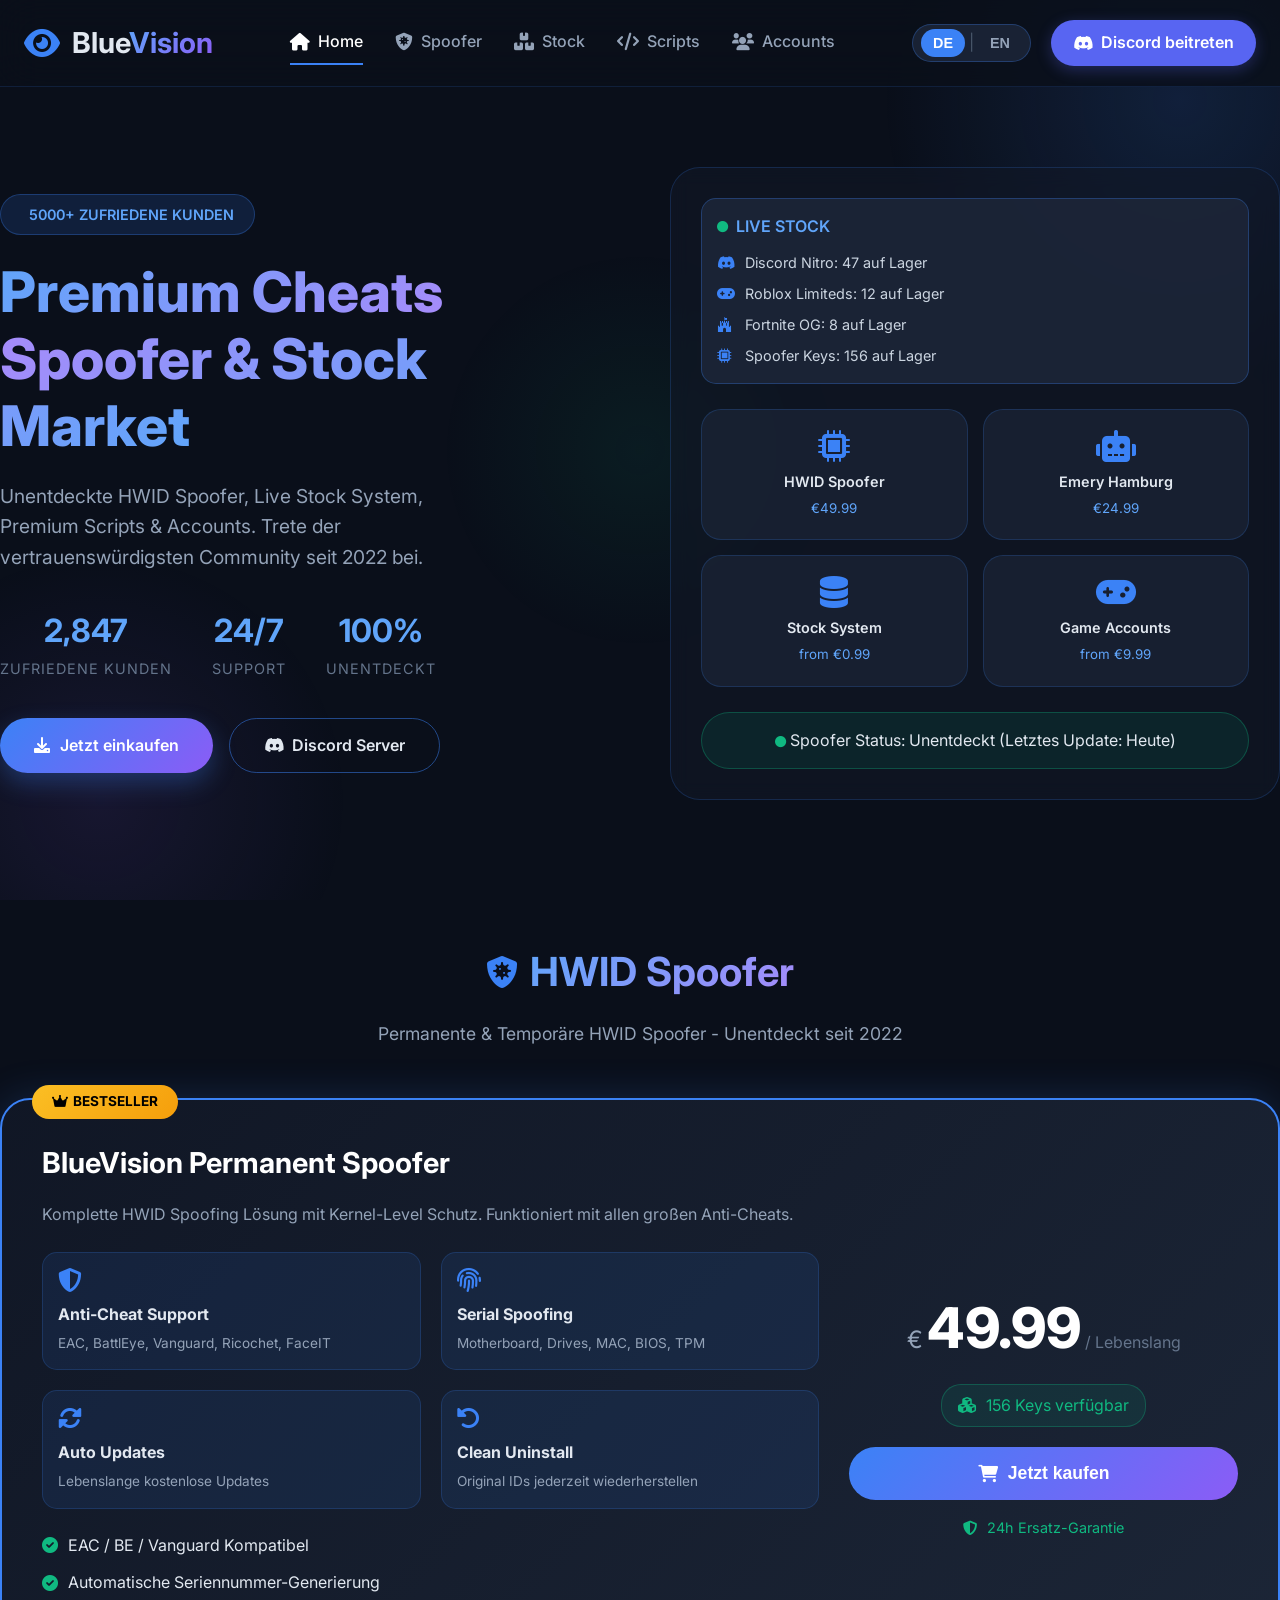
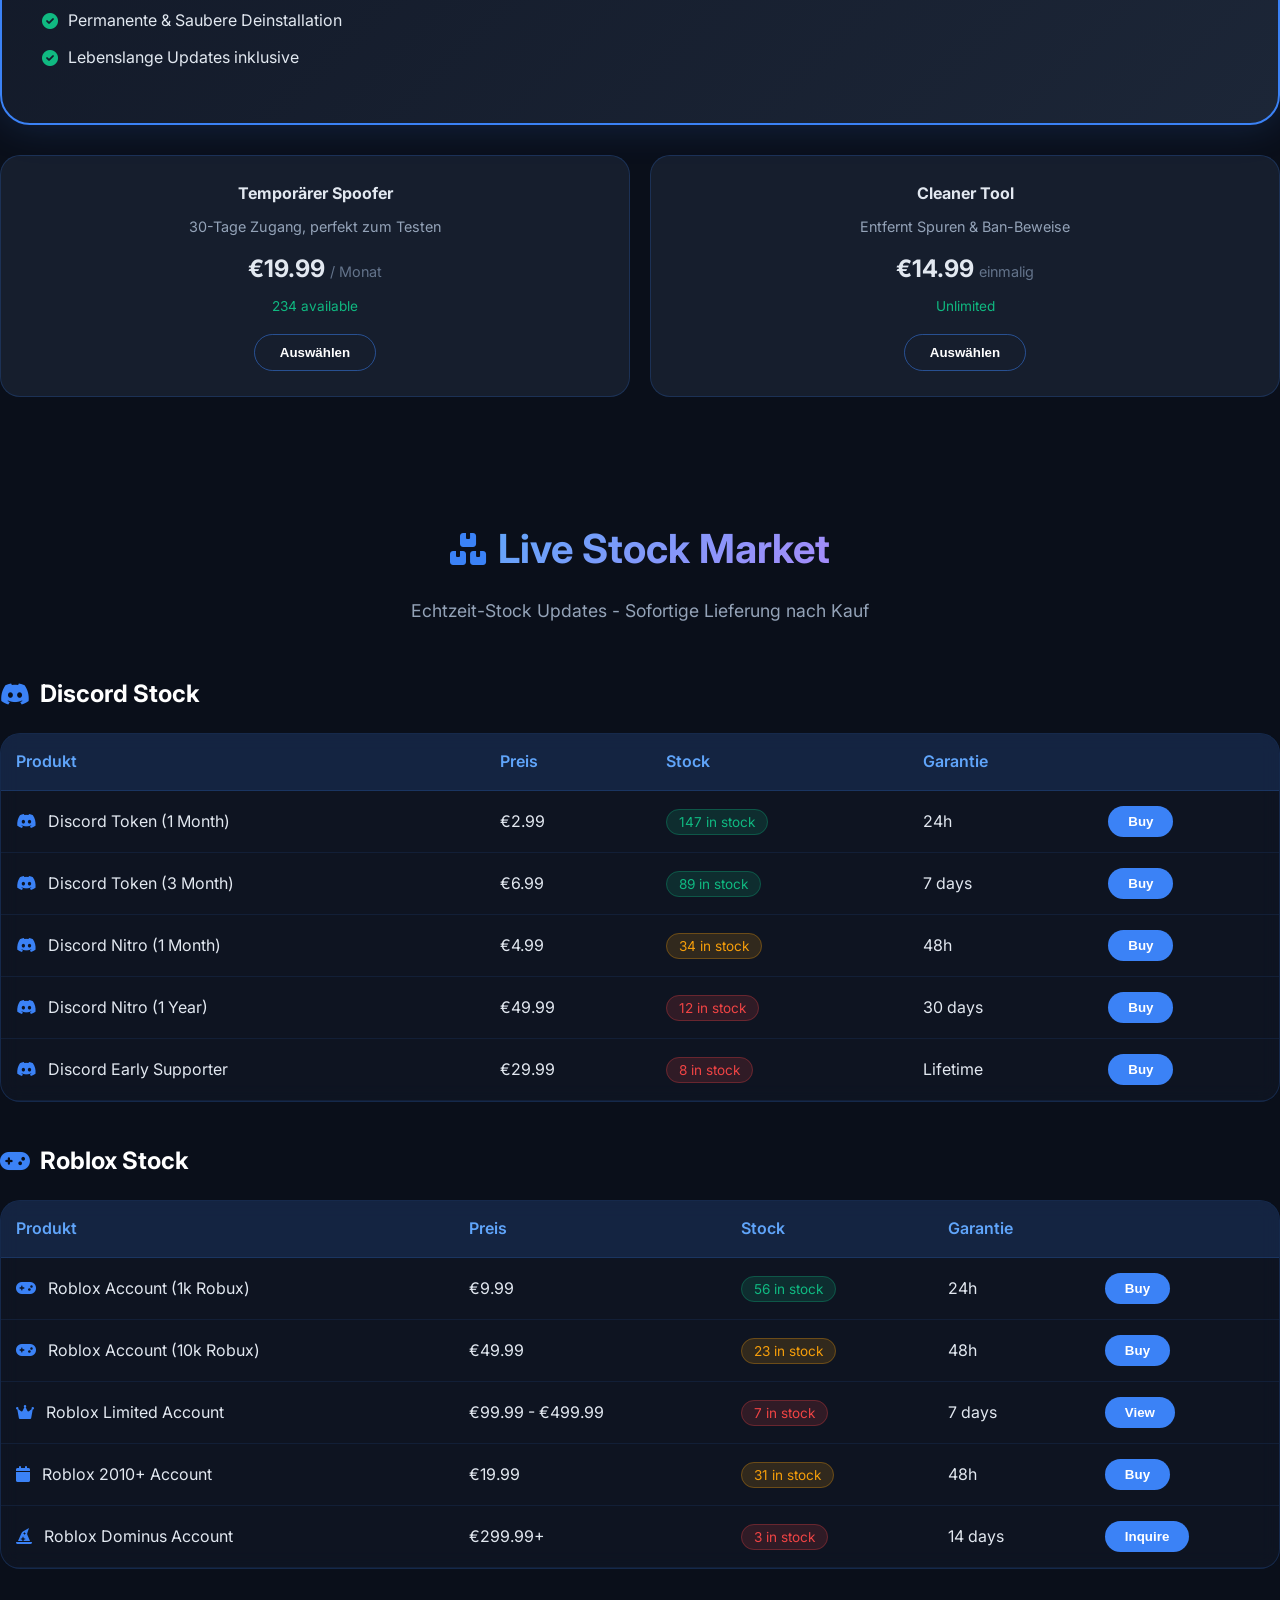
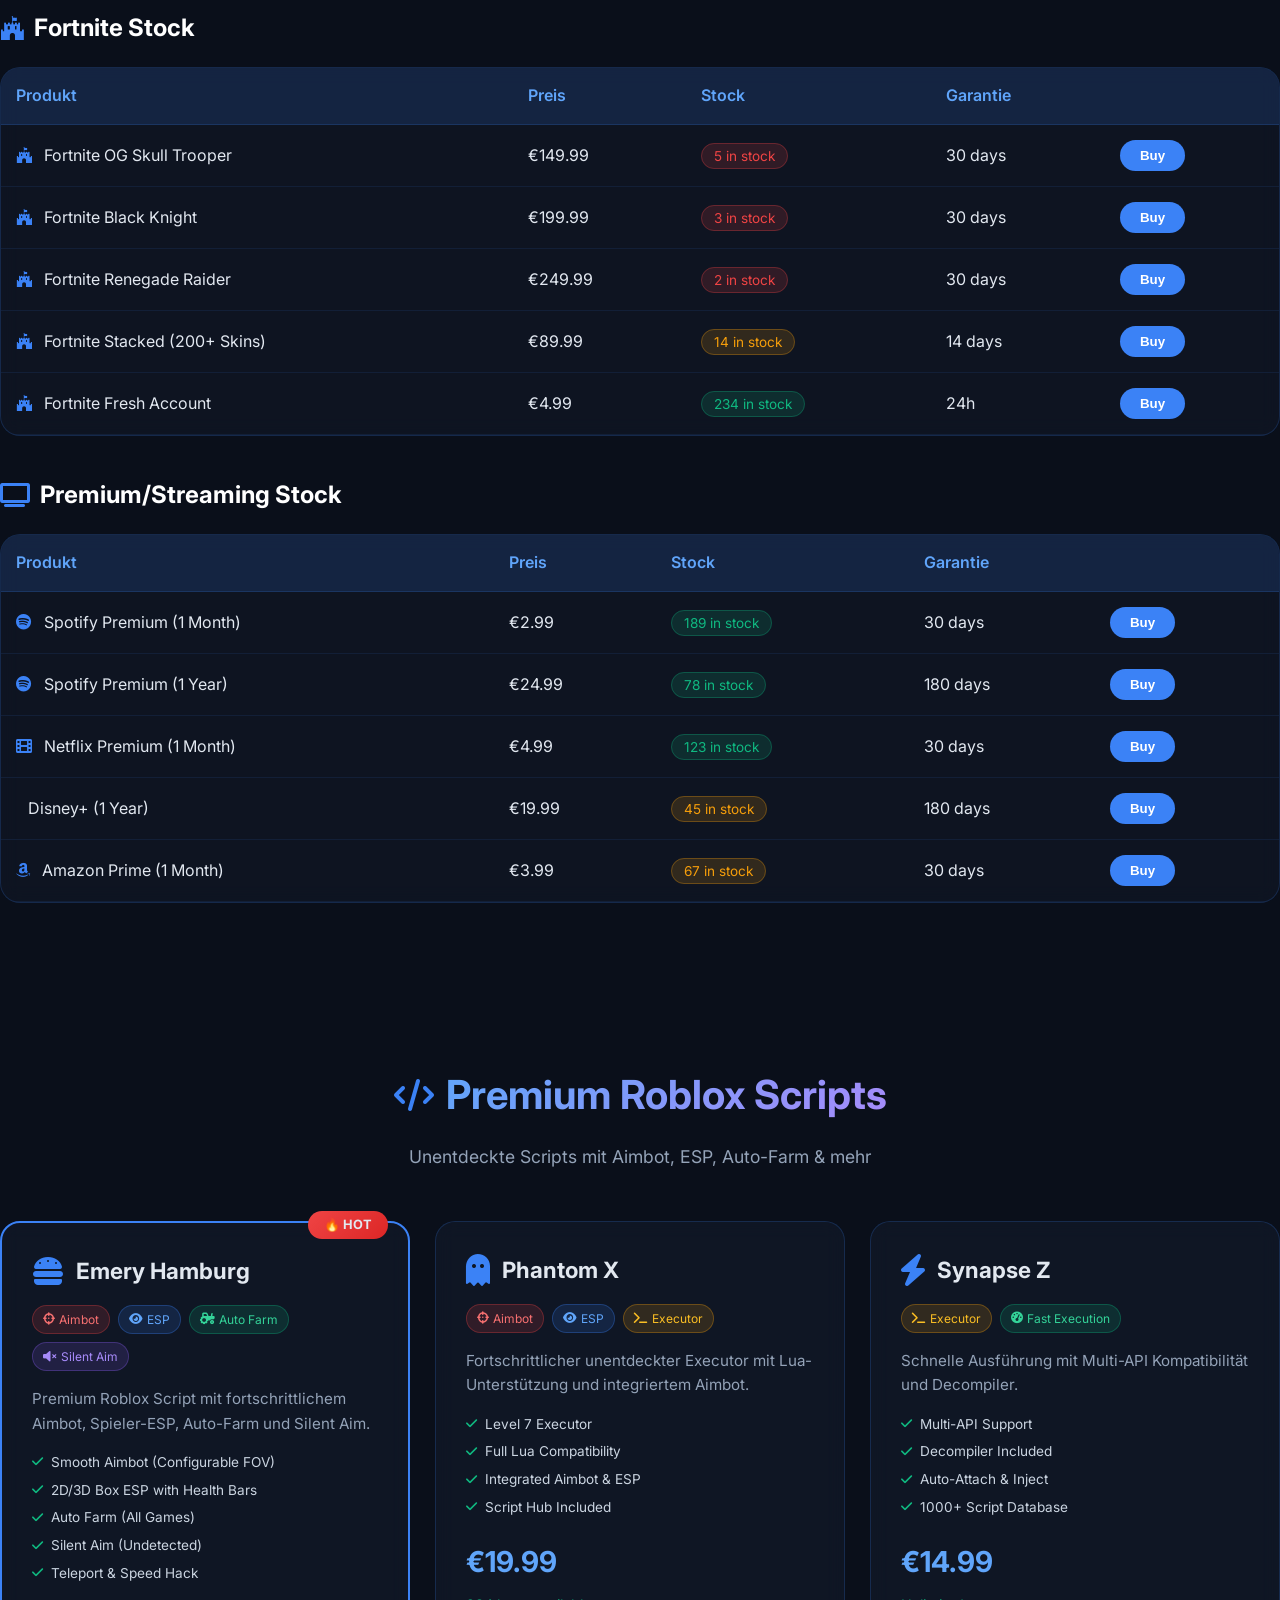
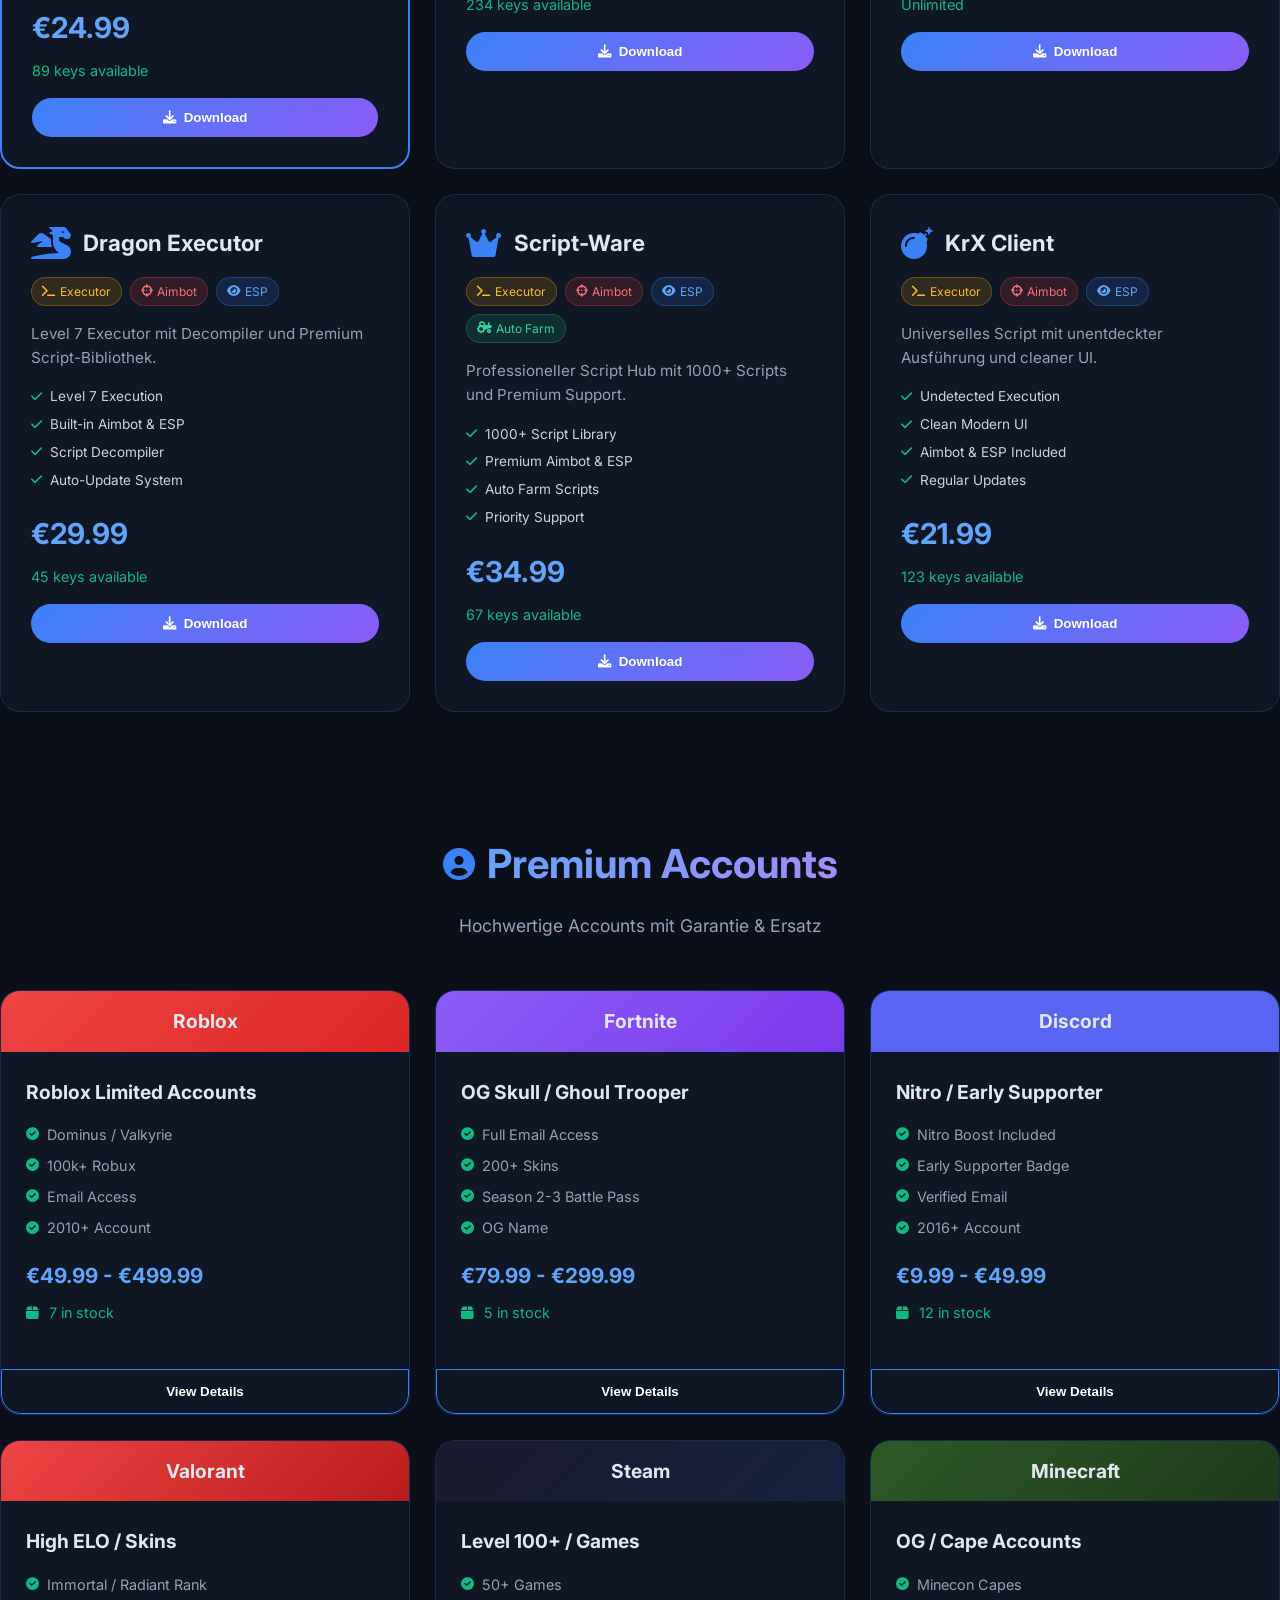
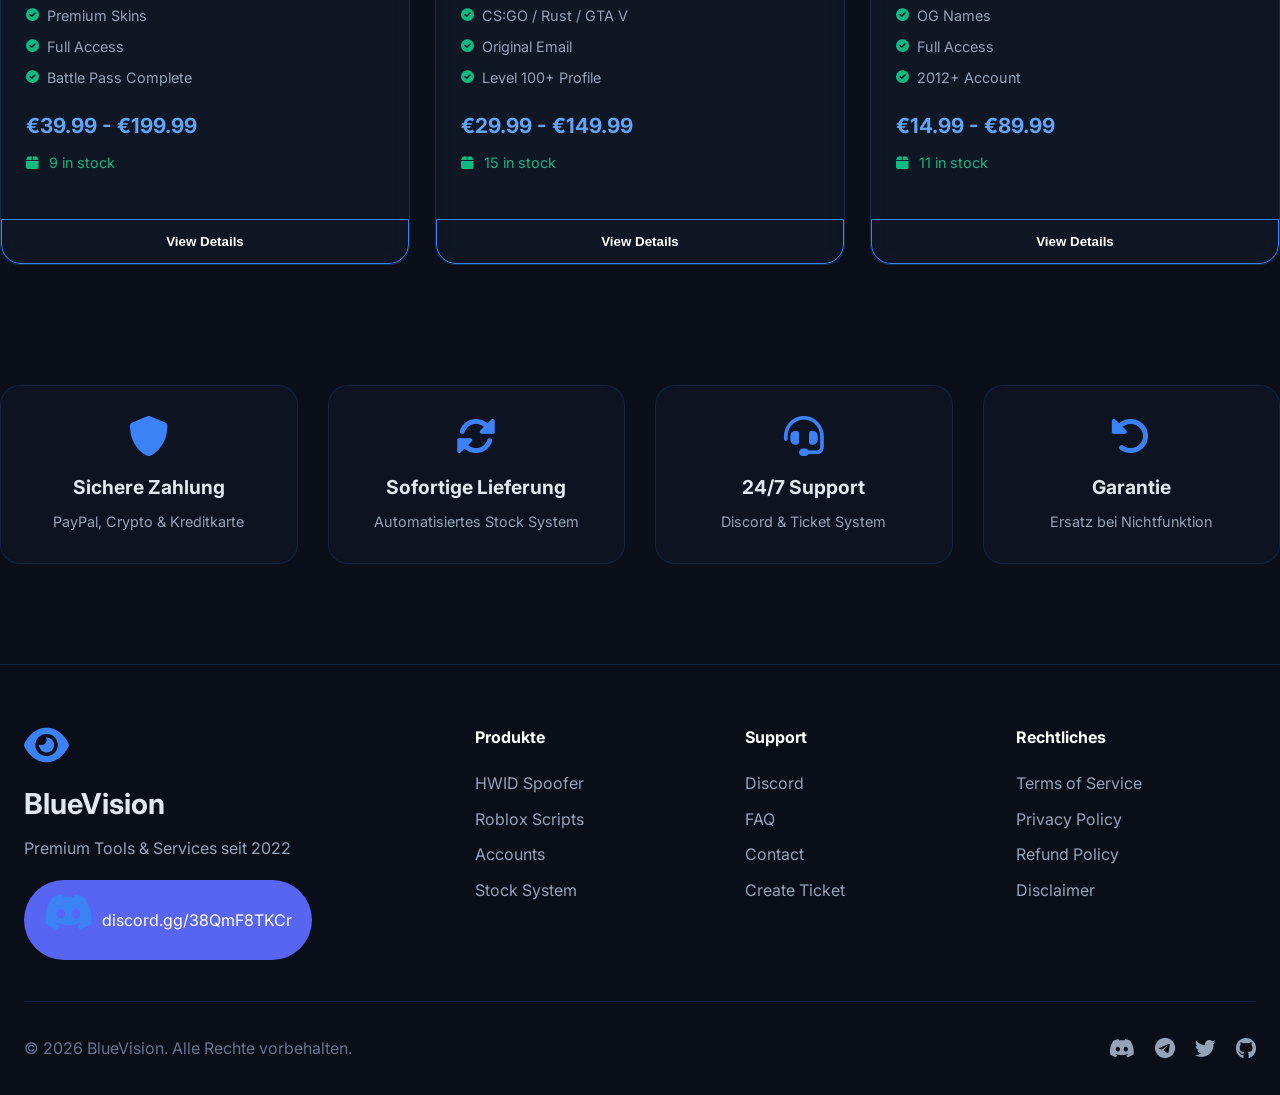
==== index.html @ 78881250 "Add files via upload" ====
<!DOCTYPE html>
<html lang="de">
<head>
  <meta charset="UTF-8">
  <meta name="viewport" content="width=device-width, initial-scale=1.0">
  <title>BlueVision | Premium Tools & Stock Market</title>
  <link rel="stylesheet" href="https://cdnjs.cloudflare.com/ajax/libs/font-awesome/6.0.0-beta3/css/all.min.css">
  <link href="https://fonts.googleapis.com/css2?family=Inter:opsz,wght@14..32,400;14..32,500;14..32,600;14..32,700;14..32,800&display=swap" rel="stylesheet">
  <link rel="stylesheet" href="style.css">
</head>
<body>
  <!-- Animated Background -->
  <div class="bg-animation">
    <div class="gradient-orb"></div>
    <div class="gradient-orb-2"></div>
    <div class="gradient-orb-3"></div>
  </div>

  <header>
    <div class="container navbar">
      <div class="logo">
        <i class="fas fa-eye"></i>
        <span>Blue<span class="vision-highlight">Vision</span></span>
      </div>
      <div class="nav-links">
        <a href="#home" class="nav-active"><i class="fas fa-home"></i> <span data-i18n="nav.home">Home</span></a>
        <a href="#spoofer"><i class="fas fa-shield-virus"></i> <span data-i18n="nav.spoofer">Spoofer</span></a>
        <a href="#stock"><i class="fas fa-boxes"></i> <span data-i18n="nav.stock">Stock</span></a>
        <a href="#scripts"><i class="fas fa-code"></i> <span data-i18n="nav.scripts">Scripts</span></a>
        <a href="#accounts"><i class="fas fa-users"></i> <span data-i18n="nav.accounts">Accounts</span></a>
      </div>
      <div class="header-actions">
        <div class="lang-switch">
          <button class="lang-btn active" data-lang="de">DE</button>
          <span class="lang-divider">|</span>
          <button class="lang-btn" data-lang="en">EN</button>
        </div>
        <a href="https://discord.gg/38QmF8TKCr" target="_blank" class="discord-btn">
          <i class="fab fa-discord"></i> <span data-i18n="header.join">Join Discord</span>
        </a>
      </div>
    </div>
  </header>

  <main>
    <!-- HERO SECTION -->
    <section id="home" class="container hero">
      <div class="hero-content">
        <div class="hero-badge pulse">
          <i class="fas fa-shield-hal"></i> 
          <span data-i18n="hero.badge">TRUSTED BY 5000+ CUSTOMERS</span>
        </div>
        <h1>
          <span class="gradient-text" data-i18n="hero.title1">Premium Cheats</span><br>
          <span class="gradient-text-2" data-i18n="hero.title2">Spoofer & Stock Market</span>
        </h1>
        <p class="hero-desc" data-i18n="hero.desc">
          Undetected HWID Spoofer, Live Stock System, Premium Scripts & Accounts. 
          Join the most trusted community since 2022.
        </p>
        <div class="hero-stats">
          <div class="stat-item">
            <span class="stat-number" id="total-customers">2,847</span>
            <span class="stat-label" data-i18n="hero.stats1">Happy Customers</span>
          </div>
          <div class="stat-item">
            <span class="stat-number">24/7</span>
            <span class="stat-label" data-i18n="hero.stats2">Support</span>
          </div>
          <div class="stat-item">
            <span class="stat-number">100%</span>
            <span class="stat-label" data-i18n="hero.stats3">Undetected</span>
          </div>
        </div>
        <div class="cta-group">
          <a href="#stock" class="btn-primary"><i class="fas fa-download"></i> <span data-i18n="hero.shop">Shop Now</span></a>
          <a href="https://discord.gg/38QmF8TKCr" target="_blank" class="btn-outline"><i class="fab fa-discord"></i> <span data-i18n="hero.discord">Discord Server</span></a>
        </div>
      </div>
      <div class="hero-visual">
        <div class="live-stock-ticker">
          <div class="ticker-header">
            <i class="fas fa-circle online-pulse"></i>
            <span data-i18n="hero.liveStock">LIVE STOCK</span>
          </div>
          <div class="ticker-items" id="liveTicker">
            <div class="ticker-item"><i class="fab fa-discord"></i> Discord Nitro: 47 in stock</div>
            <div class="ticker-item"><i class="fas fa-gamepad"></i> Roblox Limiteds: 12 in stock</div>
            <div class="ticker-item"><i class="fab fa-fort-awesome"></i> Fortnite OG: 8 in stock</div>
            <div class="ticker-item"><i class="fas fa-microchip"></i> Spoofer Keys: 156 in stock</div>
          </div>
        </div>
        <div class="product-showcase">
          <div class="showcase-item" data-tooltip="Undetected since 2022">
            <i class="fas fa-microchip"></i>
            <span>HWID Spoofer</span>
            <small>€49.99</small>
          </div>
          <div class="showcase-item" data-tooltip="Aimbot, ESP, Auto-Farm">
            <i class="fas fa-robot"></i>
            <span>Emery Hamburg</span>
            <small>€24.99</small>
          </div>
          <div class="showcase-item" data-tooltip="Instant Delivery">
            <i class="fas fa-database"></i>
            <span>Stock System</span>
            <small>from €0.99</small>
          </div>
          <div class="showcase-item" data-tooltip="OG & Limited Accounts">
            <i class="fas fa-gamepad"></i>
            <span>Game Accounts</span>
            <small>from €9.99</small>
          </div>
        </div>
        <div class="live-status">
          <i class="fas fa-circle online-pulse"></i>
          <span data-i18n="hero.status">Spoofer Status: Undetected (Last Update: Today)</span>
        </div>
      </div>
    </section>

    <!-- HWID SPOOFER SECTION -->
    <section id="spoofer" class="container spoofer-section">
      <div class="section-header">
        <h2 class="section-title">
          <i class="fas fa-shield-virus"></i>
          <span class="gradient-text" data-i18n="spoofer.title">HWID Spoofer</span>
        </h2>
        <p class="section-sub" data-i18n="spoofer.sub">Permanent & Temporary HWID Spoofer - Undetected since 2022</p>
      </div>
      
      <div class="spoofer-card featured">
        <div class="spoofer-badge">
          <i class="fas fa-crown"></i> 
          <span data-i18n="spoofer.bestseller">BESTSELLER</span>
        </div>
        <div class="spoofer-content">
          <div class="spoofer-info">
            <h3>BlueVision Permanent Spoofer</h3>
            <p data-i18n="spoofer.desc">Complete HWID spoofing solution with kernel-level protection. Works on all major anti-cheats.</p>
            
            <div class="feature-grid">
              <div class="feature-item-spoofer">
                <i class="fas fa-shield"></i>
                <h4 data-i18n="spoofer.feature1.title">Anti-Cheat Support</h4>
                <p data-i18n="spoofer.feature1.desc">EAC, BattlEye, Vanguard, Ricochet, FaceIT</p>
              </div>
              <div class="feature-item-spoofer">
                <i class="fas fa-fingerprint"></i>
                <h4 data-i18n="spoofer.feature2.title">Serial Spoofing</h4>
                <p data-i18n="spoofer.feature2.desc">Motherboard, Drives, MAC, BIOS, TPM</p>
              </div>
              <div class="feature-item-spoofer">
                <i class="fas fa-sync-alt"></i>
                <h4 data-i18n="spoofer.feature3.title">Auto Updates</h4>
                <p data-i18n="spoofer.feature3.desc">Lifetime free updates & new offsets</p>
              </div>
              <div class="feature-item-spoofer">
                <i class="fas fa-undo-alt"></i>
                <h4 data-i18n="spoofer.feature4.title">Clean Uninstall</h4>
                <p data-i18n="spoofer.feature4.desc">Restore original IDs anytime</p>
              </div>
            </div>

            <ul class="feature-list">
              <li><i class="fas fa-check-circle"></i> <span data-i18n="spoofer.f1">EAC / BE / Vanguard Compatible</span></li>
              <li><i class="fas fa-check-circle"></i> <span data-i18n="spoofer.f2">Automatic Serial Generation</span></li>
              <li><i class="fas fa-check-circle"></i> <span data-i18n="spoofer.f3">Permanent & Clean Uninstall</span></li>
              <li><i class="fas fa-check-circle"></i> <span data-i18n="spoofer.f4">Lifetime Updates Included</span></li>
            </ul>
          </div>
          <div class="spoofer-pricing">
            <div class="price-tag">
              <span class="currency">€</span>
              <span class="amount">49.99</span>
              <span class="period" data-i18n="spoofer.lifetime">/ Lifetime</span>
            </div>
            <div class="stock-indicator">
              <i class="fas fa-cubes"></i> 
              <span data-i18n="spoofer.stock">156 Keys available</span>
            </div>
            <button class="btn-buy" data-product="spoofer-permanent">
              <i class="fas fa-shopping-cart"></i> 
              <span data-i18n="spoofer.buy">Purchase Now</span>
            </button>
            <p class="guarantee"><i class="fas fa-shield"></i> <span data-i18n="spoofer.guarantee">24h Replacement Guarantee</span></p>
          </div>
        </div>
      </div>

      <div class="spoofer-grid">
        <div class="spoofer-card-mini">
          <h4 data-i18n="spoofer.temp">Temporary Spoofer</h4>
          <p data-i18n="spoofer.temp.desc">30-day access, perfect for testing</p>
          <div class="price">€19.99 <span data-i18n="spoofer.month">/ month</span></div>
          <div class="stock-mini">234 available</div>
          <button class="btn-outline-small" data-product="spoofer-temp">
            <span data-i18n="spoofer.select">Select</span>
          </button>
        </div>
        <div class="spoofer-card-mini">
          <h4 data-i18n="spoofer.cleaner">Cleaner Tool</h4>
          <p data-i18n="spoofer.cleaner.desc">Remove traces & ban evidence</p>
          <div class="price">€14.99 <span data-i18n="spoofer.onetime">one-time</span></div>
          <div class="stock-mini">Unlimited</div>
          <button class="btn-outline-small" data-product="spoofer-cleaner">
            <span data-i18n="spoofer.select">Select</span>
          </button>
        </div>
      </div>
    </section>

    <!-- STOCK SYSTEM SECTION -->
    <section id="stock" class="container stock-section">
      <div class="section-header">
        <h2 class="section-title">
          <i class="fas fa-boxes"></i>
          <span class="gradient-text" data-i18n="stock.title">Live Stock Market</span>
        </h2>
        <p class="section-sub" data-i18n="stock.sub">Real-time stock updates - Instant delivery after purchase</p>
      </div>

      <!-- Discord Tokens Stock -->
      <div class="stock-category">
        <h3 class="category-title"><i class="fab fa-discord"></i> Discord Stock</h3>
        <div class="stock-table-wrapper">
          <table class="stock-table">
            <thead>
              <tr>
                <th data-i18n="stock.table.product">Product</th>
                <th data-i18n="stock.table.price">Price</th>
                <th data-i18n="stock.table.stock">Stock</th>
                <th data-i18n="stock.table.warranty">Warranty</th>
                <th></th>
              </tr>
            </thead>
            <tbody>
              <tr>
                <td><i class="fab fa-discord"></i> Discord Token (1 Month)</td>
                <td>€2.99</td>
                <td><span class="stock-badge-high">147 in stock</span></td>
                <td>24h</td>
                <td><button class="btn-table-buy" data-product="discord-1m">Buy</button></td>
              </tr>
              <tr>
                <td><i class="fab fa-discord"></i> Discord Token (3 Month)</td>
                <td>€6.99</td>
                <td><span class="stock-badge-high">89 in stock</span></td>
                <td>7 days</td>
                <td><button class="btn-table-buy" data-product="discord-3m">Buy</button></td>
              </tr>
              <tr>
                <td><i class="fab fa-discord"></i> Discord Nitro (1 Month)</td>
                <td>€4.99</td>
                <td><span class="stock-badge-medium">34 in stock</span></td>
                <td>48h</td>
                <td><button class="btn-table-buy" data-product="discord-nitro-1m">Buy</button></td>
              </tr>
              <tr>
                <td><i class="fab fa-discord"></i> Discord Nitro (1 Year)</td>
                <td>€49.99</td>
                <td><span class="stock-badge-low">12 in stock</span></td>
                <td>30 days</td>
                <td><button class="btn-table-buy" data-product="discord-nitro-1y">Buy</button></td>
              </tr>
              <tr>
                <td><i class="fab fa-discord"></i> Discord Early Supporter</td>
                <td>€29.99</td>
                <td><span class="stock-badge-low">8 in stock</span></td>
                <td>Lifetime</td>
                <td><button class="btn-table-buy" data-product="discord-early">Buy</button></td>
              </tr>
            </tbody>
          </table>
        </div>
      </div>

      <!-- Roblox Accounts Stock -->
      <div class="stock-category">
        <h3 class="category-title"><i class="fas fa-gamepad"></i> Roblox Stock</h3>
        <div class="stock-table-wrapper">
          <table class="stock-table">
            <thead>
              <tr>
                <th data-i18n="stock.table.product">Product</th>
                <th data-i18n="stock.table.price">Price</th>
                <th data-i18n="stock.table.stock">Stock</th>
                <th data-i18n="stock.table.warranty">Warranty</th>
                <th></th>
              </tr>
            </thead>
            <tbody>
              <tr>
                <td><i class="fas fa-gamepad"></i> Roblox Account (1k Robux)</td>
                <td>€9.99</td>
                <td><span class="stock-badge-high">56 in stock</span></td>
                <td>24h</td>
                <td><button class="btn-table-buy" data-product="rbx-1k">Buy</button></td>
              </tr>
              <tr>
                <td><i class="fas fa-gamepad"></i> Roblox Account (10k Robux)</td>
                <td>€49.99</td>
                <td><span class="stock-badge-medium">23 in stock</span></td>
                <td>48h</td>
                <td><button class="btn-table-buy" data-product="rbx-10k">Buy</button></td>
              </tr>
              <tr>
                <td><i class="fas fa-crown"></i> Roblox Limited Account</td>
                <td>€99.99 - €499.99</td>
                <td><span class="stock-badge-low">7 in stock</span></td>
                <td>7 days</td>
                <td><button class="btn-table-buy" data-product="rbx-limited">View</button></td>
              </tr>
              <tr>
                <td><i class="fas fa-calendar"></i> Roblox 2010+ Account</td>
                <td>€19.99</td>
                <td><span class="stock-badge-medium">31 in stock</span></td>
                <td>48h</td>
                <td><button class="btn-table-buy" data-product="rbx-old">Buy</button></td>
              </tr>
              <tr>
                <td><i class="fas fa-hat-wizard"></i> Roblox Dominus Account</td>
                <td>€299.99+</td>
                <td><span class="stock-badge-low">3 in stock</span></td>
                <td>14 days</td>
                <td><button class="btn-table-buy" data-product="rbx-dominus">Inquire</button></td>
              </tr>
            </tbody>
          </table>
        </div>
      </div>

      <!-- Fortnite Accounts Stock -->
      <div class="stock-category">
        <h3 class="category-title"><i class="fab fa-fort-awesome"></i> Fortnite Stock</h3>
        <div class="stock-table-wrapper">
          <table class="stock-table">
            <thead>
              <tr>
                <th data-i18n="stock.table.product">Product</th>
                <th data-i18n="stock.table.price">Price</th>
                <th data-i18n="stock.table.stock">Stock</th>
                <th data-i18n="stock.table.warranty">Warranty</th>
                <th></th>
              </tr>
            </thead>
            <tbody>
              <tr>
                <td><i class="fab fa-fort-awesome"></i> Fortnite OG Skull Trooper</td>
                <td>€149.99</td>
                <td><span class="stock-badge-low">5 in stock</span></td>
                <td>30 days</td>
                <td><button class="btn-table-buy" data-product="fn-skull">Buy</button></td>
              </tr>
              <tr>
                <td><i class="fab fa-fort-awesome"></i> Fortnite Black Knight</td>
                <td>€199.99</td>
                <td><span class="stock-badge-low">3 in stock</span></td>
                <td>30 days</td>
                <td><button class="btn-table-buy" data-product="fn-blackknight">Buy</button></td>
              </tr>
              <tr>
                <td><i class="fab fa-fort-awesome"></i> Fortnite Renegade Raider</td>
                <td>€249.99</td>
                <td><span class="stock-badge-low">2 in stock</span></td>
                <td>30 days</td>
                <td><button class="btn-table-buy" data-product="fn-renegade">Buy</button></td>
              </tr>
              <tr>
                <td><i class="fab fa-fort-awesome"></i> Fortnite Stacked (200+ Skins)</td>
                <td>€89.99</td>
                <td><span class="stock-badge-medium">14 in stock</span></td>
                <td>14 days</td>
                <td><button class="btn-table-buy" data-product="fn-stacked">Buy</button></td>
              </tr>
              <tr>
                <td><i class="fab fa-fort-awesome"></i> Fortnite Fresh Account</td>
                <td>€4.99</td>
                <td><span class="stock-badge-high">234 in stock</span></td>
                <td>24h</td>
                <td><button class="btn-table-buy" data-product="fn-fresh">Buy</button></td>
              </tr>
            </tbody>
          </table>
        </div>
      </div>

      <!-- Premium Accounts Stock -->
      <div class="stock-category">
        <h3 class="category-title"><i class="fas fa-tv"></i> Premium/Streaming Stock</h3>
        <div class="stock-table-wrapper">
          <table class="stock-table">
            <thead>
              <tr>
                <th data-i18n="stock.table.product">Product</th>
                <th data-i18n="stock.table.price">Price</th>
                <th data-i18n="stock.table.stock">Stock</th>
                <th data-i18n="stock.table.warranty">Warranty</th>
                <th></th>
              </tr>
            </thead>
            <tbody>
              <tr>
                <td><i class="fab fa-spotify"></i> Spotify Premium (1 Month)</td>
                <td>€2.99</td>
                <td><span class="stock-badge-high">189 in stock</span></td>
                <td>30 days</td>
                <td><button class="btn-table-buy" data-product="spotify-1m">Buy</button></td>
              </tr>
              <tr>
                <td><i class="fab fa-spotify"></i> Spotify Premium (1 Year)</td>
                <td>€24.99</td>
                <td><span class="stock-badge-high">78 in stock</span></td>
                <td>180 days</td>
                <td><button class="btn-table-buy" data-product="spotify-1y">Buy</button></td>
              </tr>
              <tr>
                <td><i class="fas fa-film"></i> Netflix Premium (1 Month)</td>
                <td>€4.99</td>
                <td><span class="stock-badge-high">123 in stock</span></td>
                <td>30 days</td>
                <td><button class="btn-table-buy" data-product="netflix-1m">Buy</button></td>
              </tr>
              <tr>
                <td><i class="fab fa-disney"></i> Disney+ (1 Year)</td>
                <td>€19.99</td>
                <td><span class="stock-badge-medium">45 in stock</span></td>
                <td>180 days</td>
                <td><button class="btn-table-buy" data-product="disney-1y">Buy</button></td>
              </tr>
              <tr>
                <td><i class="fab fa-amazon"></i> Amazon Prime (1 Month)</td>
                <td>€3.99</td>
                <td><span class="stock-badge-medium">67 in stock</span></td>
                <td>30 days</td>
                <td><button class="btn-table-buy" data-product="amazon-1m">Buy</button></td>
              </tr>
            </tbody>
          </table>
        </div>
      </div>
    </section>

    <!-- ROBLOX SCRIPTS SECTION -->
    <section id="scripts" class="container scripts-section">
      <div class="section-header">
        <h2 class="section-title">
          <i class="fas fa-code"></i>
          <span class="gradient-text" data-i18n="scripts.title">Premium Roblox Scripts</span>
        </h2>
        <p class="section-sub" data-i18n="scripts.sub">Undetected scripts with Aimbot, ESP, Auto-Farm & more</p>
      </div>

      <div class="scripts-grid">
        <!-- Emery Hamburg -->
        <div class="script-card featured-script">
          <div class="script-header">
            <i class="fas fa-hamburger"></i>
            <h3>Emery Hamburg</h3>
          </div>
          <div class="script-tags">
            <span class="tag-aimbot"><i class="fas fa-crosshairs"></i> Aimbot</span>
            <span class="tag-esp"><i class="fas fa-eye"></i> ESP</span>
            <span class="tag-farm"><i class="fas fa-tractor"></i> Auto Farm</span>
            <span class="tag-silent"><i class="fas fa-volume-mute"></i> Silent Aim</span>
          </div>
          <p data-i18n="scripts.emery.desc">Premium Roblox script with advanced aimbot, player ESP, auto-farm, and silent aim features.</p>
          <div class="script-features-detailed">
            <div class="feature-row"><i class="fas fa-check"></i> Smooth Aimbot (Configurable FOV)</div>
            <div class="feature-row"><i class="fas fa-check"></i> 2D/3D Box ESP with Health Bars</div>
            <div class="feature-row"><i class="fas fa-check"></i> Auto Farm (All Games)</div>
            <div class="feature-row"><i class="fas fa-check"></i> Silent Aim (Undetected)</div>
            <div class="feature-row"><i class="fas fa-check"></i> Teleport & Speed Hack</div>
          </div>
          <div class="script-price">€24.99</div>
          <div class="script-stock">89 keys available</div>
          <button class="btn-buy-script" data-product="emery-hamburg">
            <i class="fas fa-download"></i> <span data-i18n="scripts.download">Download</span>
          </button>
        </div>

        <!-- Phantom X -->
        <div class="script-card">
          <div class="script-header">
            <i class="fas fa-ghost"></i>
            <h3>Phantom X</h3>
          </div>
          <div class="script-tags">
            <span class="tag-aimbot"><i class="fas fa-crosshairs"></i> Aimbot</span>
            <span class="tag-esp"><i class="fas fa-eye"></i> ESP</span>
            <span class="tag-executor"><i class="fas fa-terminal"></i> Executor</span>
          </div>
          <p data-i18n="scripts.phantom.desc">Advanced undetected executor with Lua support and built-in aimbot.</p>
          <div class="script-features-detailed">
            <div class="feature-row"><i class="fas fa-check"></i> Level 7 Executor</div>
            <div class="feature-row"><i class="fas fa-check"></i> Full Lua Compatibility</div>
            <div class="feature-row"><i class="fas fa-check"></i> Integrated Aimbot & ESP</div>
            <div class="feature-row"><i class="fas fa-check"></i> Script Hub Included</div>
          </div>
          <div class="script-price">€19.99</div>
          <div class="script-stock">234 keys available</div>
          <button class="btn-buy-script" data-product="phantom-x">
            <i class="fas fa-download"></i> <span data-i18n="scripts.download">Download</span>
          </button>
        </div>

        <!-- Synapse Z -->
        <div class="script-card">
          <div class="script-header">
            <i class="fas fa-bolt"></i>
            <h3>Synapse Z</h3>
          </div>
          <div class="script-tags">
            <span class="tag-executor"><i class="fas fa-terminal"></i> Executor</span>
            <span class="tag-fast"><i class="fas fa-tachometer-alt"></i> Fast Execution</span>
          </div>
          <p data-i18n="scripts.synapse.desc">Fast execution with multi-API compatibility and decompiler.</p>
          <div class="script-features-detailed">
            <div class="feature-row"><i class="fas fa-check"></i> Multi-API Support</div>
            <div class="feature-row"><i class="fas fa-check"></i> Decompiler Included</div>
            <div class="feature-row"><i class="fas fa-check"></i> Auto-Attach & Inject</div>
            <div class="feature-row"><i class="fas fa-check"></i> 1000+ Script Database</div>
          </div>
          <div class="script-price">€14.99</div>
          <div class="script-stock">Unlimited</div>
          <button class="btn-buy-script" data-product="synapse-z">
            <i class="fas fa-download"></i> <span data-i18n="scripts.download">Download</span>
          </button>
        </div>

        <!-- Dragon Executor -->
        <div class="script-card">
          <div class="script-header">
            <i class="fas fa-dragon"></i>
            <h3>Dragon Executor</h3>
          </div>
          <div class="script-tags">
            <span class="tag-executor"><i class="fas fa-terminal"></i> Executor</span>
            <span class="tag-aimbot"><i class="fas fa-crosshairs"></i> Aimbot</span>
            <span class="tag-esp"><i class="fas fa-eye"></i> ESP</span>
          </div>
          <p data-i18n="scripts.dragon.desc">Level 7 executor with decompiler and premium script library.</p>
          <div class="script-features-detailed">
            <div class="feature-row"><i class="fas fa-check"></i> Level 7 Execution</div>
            <div class="feature-row"><i class="fas fa-check"></i> Built-in Aimbot & ESP</div>
            <div class="feature-row"><i class="fas fa-check"></i> Script Decompiler</div>
            <div class="feature-row"><i class="fas fa-check"></i> Auto-Update System</div>
          </div>
          <div class="script-price">€29.99</div>
          <div class="script-stock">45 keys available</div>
          <button class="btn-buy-script" data-product="dragon-executor">
            <i class="fas fa-download"></i> <span data-i18n="scripts.download">Download</span>
          </button>
        </div>

        <!-- Script-Ware -->
        <div class="script-card">
          <div class="script-header">
            <i class="fas fa-crown"></i>
            <h3>Script-Ware</h3>
          </div>
          <div class="script-tags">
            <span class="tag-executor"><i class="fas fa-terminal"></i> Executor</span>
            <span class="tag-aimbot"><i class="fas fa-crosshairs"></i> Aimbot</span>
            <span class="tag-esp"><i class="fas fa-eye"></i> ESP</span>
            <span class="tag-farm"><i class="fas fa-tractor"></i> Auto Farm</span>
          </div>
          <p data-i18n="scripts.scriptware.desc">Professional script hub with 1000+ scripts and premium support.</p>
          <div class="script-features-detailed">
            <div class="feature-row"><i class="fas fa-check"></i> 1000+ Script Library</div>
            <div class="feature-row"><i class="fas fa-check"></i> Premium Aimbot & ESP</div>
            <div class="feature-row"><i class="fas fa-check"></i> Auto Farm Scripts</div>
            <div class="feature-row"><i class="fas fa-check"></i> Priority Support</div>
          </div>
          <div class="script-price">€34.99</div>
          <div class="script-stock">67 keys available</div>
          <button class="btn-buy-script" data-product="script-ware">
            <i class="fas fa-download"></i> <span data-i18n="scripts.download">Download</span>
          </button>
        </div>

        <!-- KrX Client -->
        <div class="script-card">
          <div class="script-header">
            <i class="fas fa-bomb"></i>
            <h3>KrX Client</h3>
          </div>
          <div class="script-tags">
            <span class="tag-executor"><i class="fas fa-terminal"></i> Executor</span>
            <span class="tag-aimbot"><i class="fas fa-crosshairs"></i> Aimbot</span>
            <span class="tag-esp"><i class="fas fa-eye"></i> ESP</span>
          </div>
          <p data-i18n="scripts.krx.desc">Universal script with undetected execution and clean UI.</p>
          <div class="script-features-detailed">
            <div class="feature-row"><i class="fas fa-check"></i> Undetected Execution</div>
            <div class="feature-row"><i class="fas fa-check"></i> Clean Modern UI</div>
            <div class="feature-row"><i class="fas fa-check"></i> Aimbot & ESP Included</div>
            <div class="feature-row"><i class="fas fa-check"></i> Regular Updates</div>
          </div>
          <div class="script-price">€21.99</div>
          <div class="script-stock">123 keys available</div>
          <button class="btn-buy-script" data-product="krx-client">
            <i class="fas fa-download"></i> <span data-i18n="scripts.download">Download</span>
          </button>
        </div>
      </div>
    </section>

    <!-- ACCOUNTS SECTION -->
    <section id="accounts" class="container accounts-section">
      <div class="section-header">
        <h2 class="section-title">
          <i class="fas fa-user-circle"></i>
          <span class="gradient-text" data-i18n="accounts.title">Premium Accounts</span>
        </h2>
        <p class="section-sub" data-i18n="accounts.sub">High-quality accounts with warranty & replacement</p>
      </div>

      <div class="accounts-grid">
        <div class="account-card">
          <div class="account-type roblox">Roblox</div>
          <div class="account-details">
            <h4>Roblox Limited Accounts</h4>
            <ul>
              <li><i class="fas fa-check-circle"></i> Dominus / Valkyrie</li>
              <li><i class="fas fa-check-circle"></i> 100k+ Robux</li>
              <li><i class="fas fa-check-circle"></i> Email Access</li>
              <li><i class="fas fa-check-circle"></i> 2010+ Account</li>
            </ul>
            <div class="account-price">€49.99 - €499.99</div>
            <div class="account-stock"><i class="fas fa-box"></i> 7 in stock</div>
          </div>
          <button class="btn-account" data-product="roblox-acc">View Details</button>
        </div>

        <div class="account-card">
          <div class="account-type fortnite">Fortnite</div>
          <div class="account-details">
            <h4>OG Skull / Ghoul Trooper</h4>
            <ul>
              <li><i class="fas fa-check-circle"></i> Full Email Access</li>
              <li><i class="fas fa-check-circle"></i> 200+ Skins</li>
              <li><i class="fas fa-check-circle"></i> Season 2-3 Battle Pass</li>
              <li><i class="fas fa-check-circle"></i> OG Name</li>
            </ul>
            <div class="account-price">€79.99 - €299.99</div>
            <div class="account-stock"><i class="fas fa-box"></i> 5 in stock</div>
          </div>
          <button class="btn-account" data-product="fortnite-acc">View Details</button>
        </div>

        <div class="account-card">
          <div class="account-type discord">Discord</div>
          <div class="account-details">
            <h4>Nitro / Early Supporter</h4>
            <ul>
              <li><i class="fas fa-check-circle"></i> Nitro Boost Included</li>
              <li><i class="fas fa-check-circle"></i> Early Supporter Badge</li>
              <li><i class="fas fa-check-circle"></i> Verified Email</li>
              <li><i class="fas fa-check-circle"></i> 2016+ Account</li>
            </ul>
            <div class="account-price">€9.99 - €49.99</div>
            <div class="account-stock"><i class="fas fa-box"></i> 12 in stock</div>
          </div>
          <button class="btn-account" data-product="discord-acc">View Details</button>
        </div>

        <div class="account-card">
          <div class="account-type valorant">Valorant</div>
          <div class="account-details">
            <h4>High ELO / Skins</h4>
            <ul>
              <li><i class="fas fa-check-circle"></i> Immortal / Radiant Rank</li>
              <li><i class="fas fa-check-circle"></i> Premium Skins</li>
              <li><i class="fas fa-check-circle"></i> Full Access</li>
              <li><i class="fas fa-check-circle"></i> Battle Pass Complete</li>
            </ul>
            <div class="account-price">€39.99 - €199.99</div>
            <div class="account-stock"><i class="fas fa-box"></i> 9 in stock</div>
          </div>
          <button class="btn-account" data-product="valorant-acc">View Details</button>
        </div>

        <div class="account-card">
          <div class="account-type steam">Steam</div>
          <div class="account-details">
            <h4>Level 100+ / Games</h4>
            <ul>
              <li><i class="fas fa-check-circle"></i> 50+ Games</li>
              <li><i class="fas fa-check-circle"></i> CS:GO / Rust / GTA V</li>
              <li><i class="fas fa-check-circle"></i> Original Email</li>
              <li><i class="fas fa-check-circle"></i> Level 100+ Profile</li>
            </ul>
            <div class="account-price">€29.99 - €149.99</div>
            <div class="account-stock"><i class="fas fa-box"></i> 15 in stock</div>
          </div>
          <button class="btn-account" data-product="steam-acc">View Details</button>
        </div>

        <div class="account-card">
          <div class="account-type minecraft">Minecraft</div>
          <div class="account-details">
            <h4>OG / Cape Accounts</h4>
            <ul>
              <li><i class="fas fa-check-circle"></i> Minecon Capes</li>
              <li><i class="fas fa-check-circle"></i> OG Names</li>
              <li><i class="fas fa-check-circle"></i> Full Access</li>
              <li><i class="fas fa-check-circle"></i> 2012+ Account</li>
            </ul>
            <div class="account-price">€14.99 - €89.99</div>
            <div class="account-stock"><i class="fas fa-box"></i> 11 in stock</div>
          </div>
          <button class="btn-account" data-product="minecraft-acc">View Details</button>
        </div>
      </div>
    </section>

    <!-- TRUST BADGES -->
    <section class="container trust-section">
      <div class="trust-grid">
        <div class="trust-item">
          <i class="fas fa-shield-alt"></i>
          <h4 data-i18n="trust.secure">Secure Payment</h4>
          <p data-i18n="trust.secure.desc">PayPal, Crypto & Credit Card</p>
        </div>
        <div class="trust-item">
          <i class="fas fa-sync-alt"></i>
          <h4 data-i18n="trust.instant">Instant Delivery</h4>
          <p data-i18n="trust.instant.desc">Automated stock system</p>
        </div>
        <div class="trust-item">
          <i class="fas fa-headset"></i>
          <h4 data-i18n="trust.support">24/7 Support</h4>
          <p data-i18n="trust.support.desc">Discord & Ticket System</p>
        </div>
        <div class="trust-item">
          <i class="fas fa-undo-alt"></i>
          <h4 data-i18n="trust.warranty">Warranty</h4>
          <p data-i18n="trust.warranty.desc">Replacement if not working</p>
        </div>
      </div>
    </section>
  </main>

  <footer>
    <div class="container">
      <div class="footer-content">
        <div class="footer-brand">
          <i class="fas fa-eye"></i>
          <span>BlueVision</span>
          <p data-i18n="footer.tagline">Premium Tools & Services since 2022</p>
          <div class="footer-discord">
            <a href="https://discord.gg/38QmF8TKCr" target="_blank" class="footer-discord-btn">
              <i class="fab fa-discord"></i> discord.gg/38QmF8TKCr
            </a>
          </div>
        </div>
        <div class="footer-links">
          <div class="footer-col">
            <h4 data-i18n="footer.products">Products</h4>
            <a href="#spoofer">HWID Spoofer</a>
            <a href="#scripts">Roblox Scripts</a>
            <a href="#accounts">Accounts</a>
            <a href="#stock">Stock System</a>
          </div>
          <div class="footer-col">
            <h4 data-i18n="footer.support">Support</h4>
            <a href="https://discord.gg/38QmF8TKCr" target="_blank">Discord</a>
            <a href="#" id="faq-link">FAQ</a>
            <a href="#" id="contact-link">Contact</a>
            <a href="#" id="ticket-link">Create Ticket</a>
          </div>
          <div class="footer-col">
            <h4 data-i18n="footer.legal">Legal</h4>
            <a href="#" id="terms-link">Terms of Service</a>
            <a href="#" id="privacy-link">Privacy Policy</a>
            <a href="#" id="refund-link">Refund Policy</a>
            <a href="#" id="disclaimer-link">Disclaimer</a>
          </div>
        </div>
      </div>
      <div class="footer-bottom">
        <p>© 2026 BlueVision. <span data-i18n="footer.rights">All rights reserved.</span></p>
        <div class="social-links">
          <a href="https://discord.gg/38QmF8TKCr" target="_blank"><i class="fab fa-discord"></i></a>
          <a href="#"><i class="fab fa-telegram"></i></a>
          <a href="#"><i class="fab fa-twitter"></i></a>
          <a href="#"><i class="fab fa-github"></i></a>
        </div>
      </div>
    </div>
  </footer>

  <!-- Terms of Service Modal -->
  <div id="termsModal" class="modal">
    <div class="modal-content">
      <span class="close-modal">&times;</span>
      <h2>Terms of Service</h2>
      <div class="modal-body">
        <p><strong>Last Updated: 2026</strong></p>
        <h3>1. Acceptance of Terms</h3>
        <p>By accessing or using BlueVision services, you agree to be bound by these Terms of Service.</p>
        <h3>2. Products and Services</h3>
        <p>BlueVision provides digital tools, scripts, and accounts. All products are for educational purposes only.</p>
        <h3>3. Refund Policy</h3>
        <p>Due to the digital nature of our products, all sales are final. Replacements are provided if the product is defective.</p>
        <h3>4. Account Security</h3>
        <p>You are responsible for maintaining the security of your purchased accounts. Change passwords immediately.</p>
        <h3>5. Prohibited Use</h3>
        <p>Our tools may not be used for illegal activities or to harm other users.</p>
        <h3>6. Warranty</h3>
        <p>Products come with a limited warranty as specified per item. See product description for details.</p>
        <h3>7. Contact</h3>
        <p>For any questions, please join our Discord server: discord.gg/38QmF8TKCr</p>
      </div>
    </div>
  </div>

  <script src="script.js"></script>
</body>
</html>
---- style.css ----
* {
  margin: 0;
  padding: 0;
  box-sizing: border-box;
}

:root {
  --primary: #3b82f6;
  --primary-dark: #1d4ed8;
  --primary-light: #60a5fa;
  --accent: #8b5cf6;
  --bg-dark: #0a0f1a;
  --bg-card: #111827;
  --border-glow: rgba(59, 130, 246, 0.3);
  --success: #10b981;
  --warning: #f59e0b;
  --danger: #ef4444;
}

body {
  font-family: 'Inter', sans-serif;
  background: var(--bg-dark);
  color: #e2e8f0;
  line-height: 1.6;
  position: relative;
  overflow-x: hidden;
}

/* Animated Background */
.bg-animation {
  position: fixed;
  top: 0;
  left: 0;
  width: 100%;
  height: 100%;
  z-index: -1;
  overflow: hidden;
}

.gradient-orb {
  position: absolute;
  width: 600px;
  height: 600px;
  background: radial-gradient(circle, rgba(59, 130, 246, 0.15) 0%, transparent 70%);
  top: -200px;
  right: -200px;
  border-radius: 50%;
  animation: float 20s ease-in-out infinite;
}

.gradient-orb-2 {
  position: absolute;
  width: 500px;
  height: 500px;
  background: radial-gradient(circle, rgba(139, 92, 246, 0.1) 0%, transparent 70%);
  bottom: -150px;
  left: -150px;
  border-radius: 50%;
  animation: float 25s ease-in-out infinite reverse;
}

.gradient-orb-3 {
  position: absolute;
  width: 400px;
  height: 400px;
  background: radial-gradient(circle, rgba(16, 185, 129, 0.08) 0%, transparent 70%);
  top: 50%;
  left: 50%;
  transform: translate(-50%, -50%);
  border-radius: 50%;
  animation: float 30s ease-in-out infinite;
}

@keyframes float {
  0%, 100% { transform: translate(0, 0) scale(1); }
  33% { transform: translate(30px, -30px) scale(1.05); }
  66% { transform: translate(-20px, 20px) scale(0.95); }
}

.container {
  max-width: 1280px;
  margin: 0 auto;
  padding: 0 24px;
  position: relative;
  z-index: 1;
}

/* Header */
header {
  padding: 20px 0;
  border-bottom: 1px solid rgba(59, 130, 246, 0.15);
  backdrop-filter: blur(20px);
  background: rgba(10, 15, 26, 0.8);
  position: sticky;
  top: 0;
  z-index: 100;
}

.navbar {
  display: flex;
  align-items: center;
  justify-content: space-between;
  flex-wrap: wrap;
}

.logo {
  display: flex;
  align-items: center;
  gap: 12px;
  font-size: 1.8rem;
  font-weight: 700;
}

.logo i {
  color: var(--primary);
  font-size: 2rem;
}

.vision-highlight {
  background: linear-gradient(135deg, #60a5fa, #8b5cf6);
  -webkit-background-clip: text;
  background-clip: text;
  color: transparent;
}

.nav-links {
  display: flex;
  gap: 32px;
}

.nav-links a {
  color: #94a3b8;
  text-decoration: none;
  font-weight: 500;
  display: flex;
  align-items: center;
  gap: 8px;
  transition: all 0.3s;
  padding: 8px 0;
  border-bottom: 2px solid transparent;
}

.nav-links a i {
  font-size: 1.1rem;
}

.nav-links a:hover,
.nav-links a.nav-active {
  color: #fff;
  border-bottom-color: var(--primary);
}

.header-actions {
  display: flex;
  align-items: center;
  gap: 20px;
}

.lang-switch {
  display: flex;
  align-items: center;
  gap: 4px;
  background: rgba(30, 41, 59, 0.8);
  padding: 4px 8px;
  border-radius: 30px;
  border: 1px solid rgba(59, 130, 246, 0.3);
}

.lang-btn {
  background: transparent;
  border: none;
  color: #94a3b8;
  font-weight: 600;
  font-size: 0.9rem;
  padding: 6px 12px;
  border-radius: 20px;
  cursor: pointer;
  transition: all 0.2s;
}

.lang-btn.active {
  background: var(--primary);
  color: white;
}

.lang-btn:hover:not(.active) {
  color: white;
  background: rgba(59, 130, 246, 0.2);
}

.lang-divider {
  color: #475569;
}

.discord-btn {
  background: #5865F2;
  padding: 10px 22px;
  border-radius: 40px;
  color: white;
  font-weight: 600;
  text-decoration: none;
  display: flex;
  align-items: center;
  gap: 8px;
  transition: all 0.3s;
  box-shadow: 0 4px 15px rgba(88, 101, 242, 0.3);
}

.discord-btn:hover {
  background: #4752c4;
  transform: translateY(-2px);
  box-shadow: 0 6px 20px rgba(88, 101, 242, 0.4);
}

/* Hero Section */
.hero {
  padding: 80px 0;
  display: grid;
  grid-template-columns: 1fr 1fr;
  gap: 60px;
  align-items: center;
}

.hero-badge {
  display: inline-flex;
  align-items: center;
  gap: 8px;
  background: rgba(59, 130, 246, 0.15);
  border: 1px solid rgba(59, 130, 246, 0.3);
  padding: 8px 20px;
  border-radius: 40px;
  font-size: 0.9rem;
  font-weight: 600;
  color: var(--primary-light);
  margin-bottom: 24px;
}

.pulse {
  animation: pulse 2s infinite;
}

@keyframes pulse {
  0%, 100% { box-shadow: 0 0 0 0 rgba(59, 130, 246, 0.4); }
  50% { box-shadow: 0 0 20px 5px rgba(59, 130, 246, 0.2); }
}

.hero h1 {
  font-size: 3.5rem;
  font-weight: 800;
  line-height: 1.2;
  margin-bottom: 20px;
}

.gradient-text {
  background: linear-gradient(135deg, #60a5fa, #a78bfa);
  -webkit-background-clip: text;
  background-clip: text;
  color: transparent;
}

.gradient-text-2 {
  background: linear-gradient(135deg, #a78bfa, #60a5fa);
  -webkit-background-clip: text;
  background-clip: text;
  color: transparent;
}

.hero-desc {
  font-size: 1.2rem;
  color: #94a3b8;
  margin-bottom: 32px;
  max-width: 500px;
}

.hero-stats {
  display: flex;
  gap: 40px;
  margin-bottom: 36px;
}

.stat-item {
  text-align: center;
}

.stat-number {
  display: block;
  font-size: 2rem;
  font-weight: 700;
  color: var(--primary-light);
}

.stat-label {
  font-size: 0.9rem;
  color: #64748b;
  text-transform: uppercase;
  letter-spacing: 1px;
}

.cta-group {
  display: flex;
  gap: 16px;
}

.btn-primary {
  background: linear-gradient(135deg, var(--primary), var(--accent));
  padding: 14px 34px;
  border-radius: 50px;
  font-weight: 600;
  color: white;
  text-decoration: none;
  display: inline-flex;
  align-items: center;
  gap: 10px;
  transition: all 0.3s;
  box-shadow: 0 10px 25px rgba(59, 130, 246, 0.3);
  border: none;
  cursor: pointer;
}

.btn-primary:hover {
  transform: translateY(-3px);
  box-shadow: 0 15px 35px rgba(59, 130, 246, 0.4);
}

.btn-outline {
  background: transparent;
  padding: 14px 34px;
  border-radius: 50px;
  font-weight: 600;
  color: #e2e8f0;
  text-decoration: none;
  border: 1.5px solid rgba(59, 130, 246, 0.5);
  display: inline-flex;
  align-items: center;
  gap: 8px;
  transition: all 0.3s;
  cursor: pointer;
}

.btn-outline:hover {
  border-color: var(--primary);
  background: rgba(59, 130, 246, 0.1);
  color: white;
}

/* Hero Visual */
.hero-visual {
  background: rgba(17, 24, 39, 0.6);
  backdrop-filter: blur(10px);
  border-radius: 30px;
  padding: 30px;
  border: 1px solid rgba(59, 130, 246, 0.2);
}

.live-stock-ticker {
  background: rgba(30, 41, 59, 0.8);
  border-radius: 15px;
  padding: 15px;
  margin-bottom: 25px;
  border: 1px solid rgba(59, 130, 246, 0.3);
}

.ticker-header {
  display: flex;
  align-items: center;
  gap: 8px;
  margin-bottom: 12px;
  font-weight: 600;
  color: var(--primary-light);
}

.online-pulse {
  color: var(--success);
  font-size: 0.7rem;
  animation: onlinePulse 1.5s infinite;
}

@keyframes onlinePulse {
  0%, 100% { opacity: 1; }
  50% { opacity: 0.5; }
}

.ticker-items {
  display: flex;
  flex-direction: column;
  gap: 8px;
}

.ticker-item {
  display: flex;
  align-items: center;
  gap: 8px;
  font-size: 0.9rem;
  color: #cbd5e1;
}

.ticker-item i {
  color: var(--primary);
  width: 20px;
}

.product-showcase {
  display: grid;
  grid-template-columns: repeat(2, 1fr);
  gap: 15px;
  margin-bottom: 25px;
}

.showcase-item {
  background: rgba(30, 41, 59, 0.6);
  padding: 20px;
  border-radius: 20px;
  text-align: center;
  border: 1px solid rgba(59, 130, 246, 0.2);
  transition: all 0.3s;
  cursor: help;
  position: relative;
}

.showcase-item:hover {
  border-color: var(--primary);
  transform: scale(1.05);
}

.showcase-item i {
  font-size: 2rem;
  color: var(--primary);
  margin-bottom: 8px;
}

.showcase-item span {
  display: block;
  font-weight: 600;
  font-size: 0.9rem;
}

.showcase-item small {
  display: block;
  color: var(--primary-light);
  margin-top: 5px;
}

.showcase-item[data-tooltip]:hover::after {
  content: attr(data-tooltip);
  position: absolute;
  bottom: 100%;
  left: 50%;
  transform: translateX(-50%);
  background: #1e293b;
  color: white;
  padding: 6px 12px;
  border-radius: 8px;
  font-size: 0.8rem;
  white-space: nowrap;
  border: 1px solid var(--primary);
  margin-bottom: 8px;
}

.live-status {
  text-align: center;
  padding: 15px;
  background: rgba(16, 185, 129, 0.1);
  border-radius: 40px;
  border: 1px solid rgba(16, 185, 129, 0.3);
}

/* Section Headers */
.section-header {
  text-align: center;
  margin-bottom: 50px;
}

.section-title {
  font-size: 2.5rem;
  font-weight: 700;
  margin-bottom: 16px;
  display: flex;
  align-items: center;
  justify-content: center;
  gap: 12px;
}

.section-title i {
  color: var(--primary);
  font-size: 2rem;
}

.section-sub {
  font-size: 1.1rem;
  color: #94a3b8;
}

/* Spoofer Section */
.spoofer-section {
  padding: 60px 0;
}

.spoofer-card {
  background: linear-gradient(135deg, rgba(17, 24, 39, 0.9), rgba(30, 41, 59, 0.9));
  border-radius: 30px;
  padding: 40px;
  border: 1px solid rgba(59, 130, 246, 0.3);
  position: relative;
  margin-bottom: 30px;
}

.spoofer-card.featured {
  border: 2px solid var(--primary);
  box-shadow: 0 0 40px rgba(59, 130, 246, 0.2);
}

.spoofer-badge {
  position: absolute;
  top: -15px;
  left: 30px;
  background: linear-gradient(135deg, #fbbf24, #f59e0b);
  padding: 6px 20px;
  border-radius: 30px;
  font-weight: 700;
  font-size: 0.85rem;
  color: #000;
  display: flex;
  align-items: center;
  gap: 6px;
}

.spoofer-content {
  display: grid;
  grid-template-columns: 2fr 1fr;
  gap: 30px;
}

.spoofer-info h3 {
  font-size: 1.8rem;
  margin-bottom: 16px;
  color: white;
}

.spoofer-info p {
  color: #94a3b8;
  margin-bottom: 24px;
}

.feature-grid {
  display: grid;
  grid-template-columns: repeat(2, 1fr);
  gap: 20px;
  margin-bottom: 24px;
}

.feature-item-spoofer {
  background: rgba(59, 130, 246, 0.1);
  padding: 15px;
  border-radius: 15px;
  border: 1px solid rgba(59, 130, 246, 0.2);
}

.feature-item-spoofer i {
  color: var(--primary);
  font-size: 1.5rem;
  margin-bottom: 10px;
}

.feature-item-spoofer h4 {
  font-size: 1rem;
  margin-bottom: 5px;
}

.feature-item-spoofer p {
  font-size: 0.85rem;
  margin-bottom: 0;
  color: #94a3b8;
}

.feature-list {
  list-style: none;
}

.feature-list li {
  margin: 12px 0;
  display: flex;
  align-items: center;
  gap: 10px;
}

.feature-list i {
  color: var(--success);
}

.spoofer-pricing {
  text-align: center;
  display: flex;
  flex-direction: column;
  justify-content: center;
}

.price-tag {
  margin-bottom: 10px;
}

.currency {
  font-size: 1.5rem;
  color: #94a3b8;
}

.amount {
  font-size: 3.5rem;
  font-weight: 800;
  color: white;
}

.period {
  font-size: 1rem;
  color: #64748b;
}

.stock-indicator {
  background: rgba(16, 185, 129, 0.1);
  padding: 8px 16px;
  border-radius: 20px;
  display: inline-block;
  margin: 0 auto 20px;
  border: 1px solid rgba(16, 185, 129, 0.3);
  color: var(--success);
}

.stock-indicator i {
  margin-right: 6px;
}

.btn-buy {
  background: linear-gradient(135deg, var(--primary), var(--accent));
  border: none;
  padding: 16px 30px;
  border-radius: 50px;
  font-weight: 700;
  font-size: 1.1rem;
  color: white;
  cursor: pointer;
  display: flex;
  align-items: center;
  justify-content: center;
  gap: 10px;
  transition: all 0.3s;
  margin-bottom: 16px;
}

.btn-buy:hover {
  transform: translateY(-3px);
  box-shadow: 0 15px 35px rgba(59, 130, 246, 0.4);
}

.guarantee {
  font-size: 0.9rem;
  color: var(--success);
}

.guarantee i {
  margin-right: 6px;
}

.spoofer-grid {
  display: grid;
  grid-template-columns: repeat(2, 1fr);
  gap: 20px;
}

.spoofer-card-mini {
  background: rgba(30, 41, 59, 0.6);
  border-radius: 20px;
  padding: 25px;
  border: 1px solid rgba(59, 130, 246, 0.2);
  text-align: center;
}

.spoofer-card-mini h4 {
  margin-bottom: 8px;
}

.spoofer-card-mini p {
  color: #94a3b8;
  font-size: 0.9rem;
  margin-bottom: 12px;
}

.spoofer-card-mini .price {
  font-size: 1.5rem;
  font-weight: 700;
  margin-bottom: 8px;
}

.spoofer-card-mini .price span {
  font-size: 0.9rem;
  font-weight: 400;
  color: #64748b;
}

.stock-mini {
  color: var(--success);
  font-size: 0.85rem;
  margin-bottom: 16px;
}

.btn-outline-small {
  background: transparent;
  border: 1.5px solid rgba(59, 130, 246, 0.5);
  padding: 10px 25px;
  border-radius: 30px;
  color: white;
  font-weight: 600;
  cursor: pointer;
  transition: all 0.3s;
}

.btn-outline-small:hover {
  background: rgba(59, 130, 246, 0.1);
  border-color: var(--primary);
}

/* Stock Section */
.stock-section {
  padding: 60px 0;
}

.stock-category {
  margin-bottom: 40px;
}

.category-title {
  font-size: 1.5rem;
  margin-bottom: 20px;
  display: flex;
  align-items: center;
  gap: 10px;
  color: white;
}

.category-title i {
  color: var(--primary);
}

.stock-table-wrapper {
  overflow-x: auto;
  border-radius: 20px;
  background: rgba(17, 24, 39, 0.6);
  backdrop-filter: blur(10px);
  border: 1px solid rgba(59, 130, 246, 0.2);
}

.stock-table {
  width: 100%;
  border-collapse: collapse;
}

.stock-table th {
  background: rgba(59, 130, 246, 0.15);
  padding: 15px;
  text-align: left;
  font-weight: 600;
  color: var(--primary-light);
  border-bottom: 1px solid rgba(59, 130, 246, 0.3);
}

.stock-table td {
  padding: 15px;
  border-bottom: 1px solid rgba(59, 130, 246, 0.1);
}

.stock-table tbody tr:hover {
  background: rgba(59, 130, 246, 0.05);
}

.stock-table td i {
  color: var(--primary);
  margin-right: 8px;
}

.stock-badge-high {
  background: rgba(16, 185, 129, 0.15);
  color: var(--success);
  padding: 4px 12px;
  border-radius: 20px;
  font-size: 0.85rem;
  border: 1px solid rgba(16, 185, 129, 0.3);
}

.stock-badge-medium {
  background: rgba(245, 158, 11, 0.15);
  color: var(--warning);
  padding: 4px 12px;
  border-radius: 20px;
  font-size: 0.85rem;
  border: 1px solid rgba(245, 158, 11, 0.3);
}

.stock-badge-low {
  background: rgba(239, 68, 68, 0.15);
  color: var(--danger);
  padding: 4px 12px;
  border-radius: 20px;
  font-size: 0.85rem;
  border: 1px solid rgba(239, 68, 68, 0.3);
}

.btn-table-buy {
  background: var(--primary);
  border: none;
  padding: 8px 20px;
  border-radius: 20px;
  color: white;
  font-weight: 600;
  cursor: pointer;
  transition: all 0.3s;
}

.btn-table-buy:hover {
  background: var(--primary-dark);
  transform: scale(1.05);
}

/* Scripts Section */
.scripts-section {
  padding: 60px 0;
}

.scripts-grid {
  display: grid;
  grid-template-columns: repeat(3, 1fr);
  gap: 25px;
}

.script-card {
  background: rgba(17, 24, 39, 0.8);
  backdrop-filter: blur(10px);
  border-radius: 20px;
  padding: 30px;
  border: 1px solid rgba(59, 130, 246, 0.2);
  transition: all 0.3s;
}

.script-card.featured-script {
  border: 2px solid var(--primary);
  position: relative;
}

.script-card.featured-script::before {
  content: '🔥 HOT';
  position: absolute;
  top: -12px;
  right: 20px;
  background: linear-gradient(135deg, #ef4444, #dc2626);
  padding: 4px 16px;
  border-radius: 20px;
  font-size: 0.8rem;
  font-weight: 700;
}

.script-card:hover {
  transform: translateY(-5px);
  border-color: var(--primary);
}

.script-header {
  display: flex;
  align-items: center;
  gap: 12px;
  margin-bottom: 16px;
}

.script-header i {
  font-size: 2rem;
  color: var(--primary);
}

.script-header h3 {
  font-size: 1.4rem;
}

.script-tags {
  display: flex;
  flex-wrap: wrap;
  gap: 8px;
  margin-bottom: 16px;
}

.tag-aimbot {
  background: rgba(239, 68, 68, 0.15);
  color: #f87171;
  padding: 4px 10px;
  border-radius: 20px;
  font-size: 0.75rem;
  display: flex;
  align-items: center;
  gap: 4px;
  border: 1px solid rgba(239, 68, 68, 0.3);
}

.tag-esp {
  background: rgba(59, 130, 246, 0.15);
  color: #60a5fa;
  padding: 4px 10px;
  border-radius: 20px;
  font-size: 0.75rem;
  display: flex;
  align-items: center;
  gap: 4px;
  border: 1px solid rgba(59, 130, 246, 0.3);
}

.tag-farm {
  background: rgba(16, 185, 129, 0.15);
  color: #34d399;
  padding: 4px 10px;
  border-radius: 20px;
  font-size: 0.75rem;
  display: flex;
  align-items: center;
  gap: 4px;
  border: 1px solid rgba(16, 185, 129, 0.3);
}

.tag-silent {
  background: rgba(139, 92, 246, 0.15);
  color: #a78bfa;
  padding: 4px 10px;
  border-radius: 20px;
  font-size: 0.75rem;
  display: flex;
  align-items: center;
  gap: 4px;
  border: 1px solid rgba(139, 92, 246, 0.3);
}

.tag-executor {
  background: rgba(245, 158, 11, 0.15);
  color: #fbbf24;
  padding: 4px 10px;
  border-radius: 20px;
  font-size: 0.75rem;
  display: flex;
  align-items: center;
  gap: 4px;
  border: 1px solid rgba(245, 158, 11, 0.3);
}

.tag-fast {
  background: rgba(16, 185, 129, 0.15);
  color: #34d399;
  padding: 4px 10px;
  border-radius: 20px;
  font-size: 0.75rem;
  display: flex;
  align-items: center;
  gap: 4px;
  border: 1px solid rgba(16, 185, 129, 0.3);
}

.script-card p {
  color: #94a3b8;
  margin-bottom: 16px;
  font-size: 0.95rem;
}

.script-features-detailed {
  margin-bottom: 20px;
}

.feature-row {
  display: flex;
  align-items: center;
  gap: 8px;
  font-size: 0.85rem;
  color: #cbd5e1;
  margin-bottom: 6px;
}

.feature-row i {
  color: var(--success);
  font-size: 0.8rem;
}

.script-price {
  font-size: 1.8rem;
  font-weight: 700;
  color: var(--primary-light);
  margin-bottom: 8px;
}

.script-stock {
  color: var(--success);
  font-size: 0.9rem;
  margin-bottom: 16px;
}

.btn-buy-script {
  background: linear-gradient(135deg, var(--primary), var(--accent));
  border: none;
  padding: 12px 25px;
  border-radius: 30px;
  font-weight: 600;
  color: white;
  cursor: pointer;
  display: flex;
  align-items: center;
  justify-content: center;
  gap: 8px;
  width: 100%;
  transition: all 0.3s;
}

.btn-buy-script:hover {
  transform: translateY(-2px);
  box-shadow: 0 10px 25px rgba(59, 130, 246, 0.3);
}

/* Accounts Section */
.accounts-section {
  padding: 60px 0;
}

.accounts-grid {
  display: grid;
  grid-template-columns: repeat(3, 1fr);
  gap: 25px;
}

.account-card {
  background: rgba(17, 24, 39, 0.8);
  backdrop-filter: blur(10px);
  border-radius: 20px;
  overflow: hidden;
  border: 1px solid rgba(59, 130, 246, 0.2);
  transition: all 0.3s;
}

.account-card:hover {
  transform: translateY(-5px);
  border-color: var(--primary);
}

.account-type {
  padding: 15px;
  text-align: center;
  font-weight: 700;
  font-size: 1.2rem;
}

.account-type.roblox { background: linear-gradient(135deg, #ef4444, #dc2626); }
.account-type.fortnite { background: linear-gradient(135deg, #8b5cf6, #7c3aed); }
.account-type.discord { background: #5865F2; }
.account-type.valorant { background: linear-gradient(135deg, #ef4444, #b91c1c); }
.account-type.steam { background: linear-gradient(135deg, #1a1a2e, #16213e); }
.account-type.minecraft { background: linear-gradient(135deg, #2d5a27, #1e3a1a); }

.account-details {
  padding: 25px;
}

.account-details h4 {
  margin-bottom: 16px;
  font-size: 1.2rem;
}

.account-details ul {
  list-style: none;
  margin-bottom: 20px;
}

.account-details li {
  margin: 8px 0;
  color: #94a3b8;
  font-size: 0.9rem;
  display: flex;
  align-items: center;
  gap: 8px;
}

.account-details li i {
  color: var(--success);
  font-size: 0.8rem;
}

.account-price {
  font-size: 1.3rem;
  font-weight: 700;
  color: var(--primary-light);
  margin-bottom: 8px;
}

.account-stock {
  color: var(--success);
  font-size: 0.9rem;
  margin-bottom: 20px;
}

.account-stock i {
  margin-right: 6px;
}

.btn-account {
  width: 100%;
  padding: 14px;
  background: transparent;
  border: 1.5px solid var(--primary);
  border-radius: 0 0 20px 20px;
  color: white;
  font-weight: 600;
  cursor: pointer;
  transition: all 0.3s;
}

.btn-account:hover {
  background: var(--primary);
}

/* Trust Section */
.trust-section {
  padding: 60px 0;
}

.trust-grid {
  display: grid;
  grid-template-columns: repeat(4, 1fr);
  gap: 30px;
}

.trust-item {
  text-align: center;
  padding: 30px;
  background: rgba(17, 24, 39, 0.5);
  border-radius: 20px;
  border: 1px solid rgba(59, 130, 246, 0.15);
}

.trust-item i {
  font-size: 2.5rem;
  color: var(--primary);
  margin-bottom: 16px;
}

.trust-item h4 {
  margin-bottom: 8px;
  font-size: 1.2rem;
}

.trust-item p {
  color: #94a3b8;
  font-size: 0.9rem;
}

/* Footer */
footer {
  background: rgba(10, 15, 26, 0.9);
  backdrop-filter: blur(10px);
  padding: 60px 0 30px;
  border-top: 1px solid rgba(59, 130, 246, 0.2);
  margin-top: 40px;
}

.footer-content {
  display: grid;
  grid-template-columns: 1fr 2fr;
  gap: 60px;
  margin-bottom: 40px;
}

.footer-brand i {
  font-size: 2.5rem;
  color: var(--primary);
  margin-bottom: 16px;
}

.footer-brand span {
  font-size: 1.8rem;
  font-weight: 700;
  display: block;
  margin-bottom: 8px;
}

.footer-brand p {
  color: #94a3b8;
}

.footer-discord {
  margin-top: 20px;
}

.footer-discord-btn {
  background: #5865F2;
  padding: 12px 20px;
  border-radius: 40px;
  color: white;
  text-decoration: none;
  display: inline-flex;
  align-items: center;
  gap: 8px;
  transition: all 0.3s;
}

.footer-discord-btn:hover {
  background: #4752c4;
  transform: translateY(-2px);
}

.footer-links {
  display: grid;
  grid-template-columns: repeat(3, 1fr);
  gap: 30px;
}

.footer-col h4 {
  margin-bottom: 20px;
  color: white;
}

.footer-col a {
  display: block;
  color: #94a3b8;
  text-decoration: none;
  margin: 10px 0;
  transition: color 0.3s;
  cursor: pointer;
}

.footer-col a:hover {
  color: var(--primary);
}

.footer-bottom {
  display: flex;
  justify-content: space-between;
  align-items: center;
  padding-top: 30px;
  border-top: 1px solid rgba(59, 130, 246, 0.15);
  color: #64748b;
}

.social-links {
  display: flex;
  gap: 20px;
}

.social-links a {
  color: #94a3b8;
  font-size: 1.3rem;
  transition: color 0.3s;
}

.social-links a:hover {
  color: var(--primary);
}

/* Modal */
.modal {
  display: none;
  position: fixed;
  z-index: 1000;
  left: 0;
  top: 0;
  width: 100%;
  height: 100%;
  background: rgba(0, 0, 0, 0.8);
  backdrop-filter: blur(5px);
}

.modal-content {
  background: linear-gradient(135deg, #111827, #1e293b);
  margin: 50px auto;
  padding: 0;
  border-radius: 20px;
  width: 90%;
  max-width: 700px;
  max-height: 80vh;
  overflow: hidden;
  border: 1px solid var(--primary);
  box-shadow: 0 25px 50px rgba(0, 0, 0, 0.5);
}

.modal-content h2 {
  padding: 25px 30px;
  margin: 0;
  background: rgba(59, 130, 246, 0.1);
  border-bottom: 1px solid rgba(59, 130, 246, 0.3);
  color: white;
}

.modal-body {
  padding: 30px;
  overflow-y: auto;
  max-height: calc(80vh - 80px);
}

.modal-body h3 {
  color: var(--primary-light);
  margin: 20px 0 10px;
}

.modal-body p {
  color: #cbd5e1;
  margin-bottom: 15px;
}

.close-modal {
  position: absolute;
  right: 25px;
  top: 20px;
  color: #94a3b8;
  font-size: 30px;
  font-weight: bold;
  cursor: pointer;
  transition: color 0.3s;
}

.close-modal:hover {
  color: white;
}

/* Responsive */
@media (max-width: 1024px) {
  .hero {
    grid-template-columns: 1fr;
  }
  
  .scripts-grid {
    grid-template-columns: repeat(2, 1fr);
  }
  
  .accounts-grid {
    grid-template-columns: repeat(2, 1fr);
  }
  
  .trust-grid {
    grid-template-columns: repeat(2, 1fr);
  }
}

@media (max-width: 768px) {
  .navbar {
    flex-direction: column;
    gap: 20px;
  }
  
  .nav-links {
    flex-wrap: wrap;
    justify-content: center;
  }
  
  .hero h1 {
    font-size: 2.5rem;
  }
  
  .spoofer-content {
    grid-template-columns: 1fr;
  }
  
  .feature-grid {
    grid-template-columns: 1fr;
  }
  
  .scripts-grid {
    grid-template-columns: 1fr;
  }
  
  .accounts-grid {
    grid-template-columns: 1fr;
  }
  
  .trust-grid {
    grid-template-columns: 1fr;
  }
  
  .footer-content {
    grid-template-columns: 1fr;
  }
  
  .footer-links {
    grid-template-columns: 1fr;
  }
}
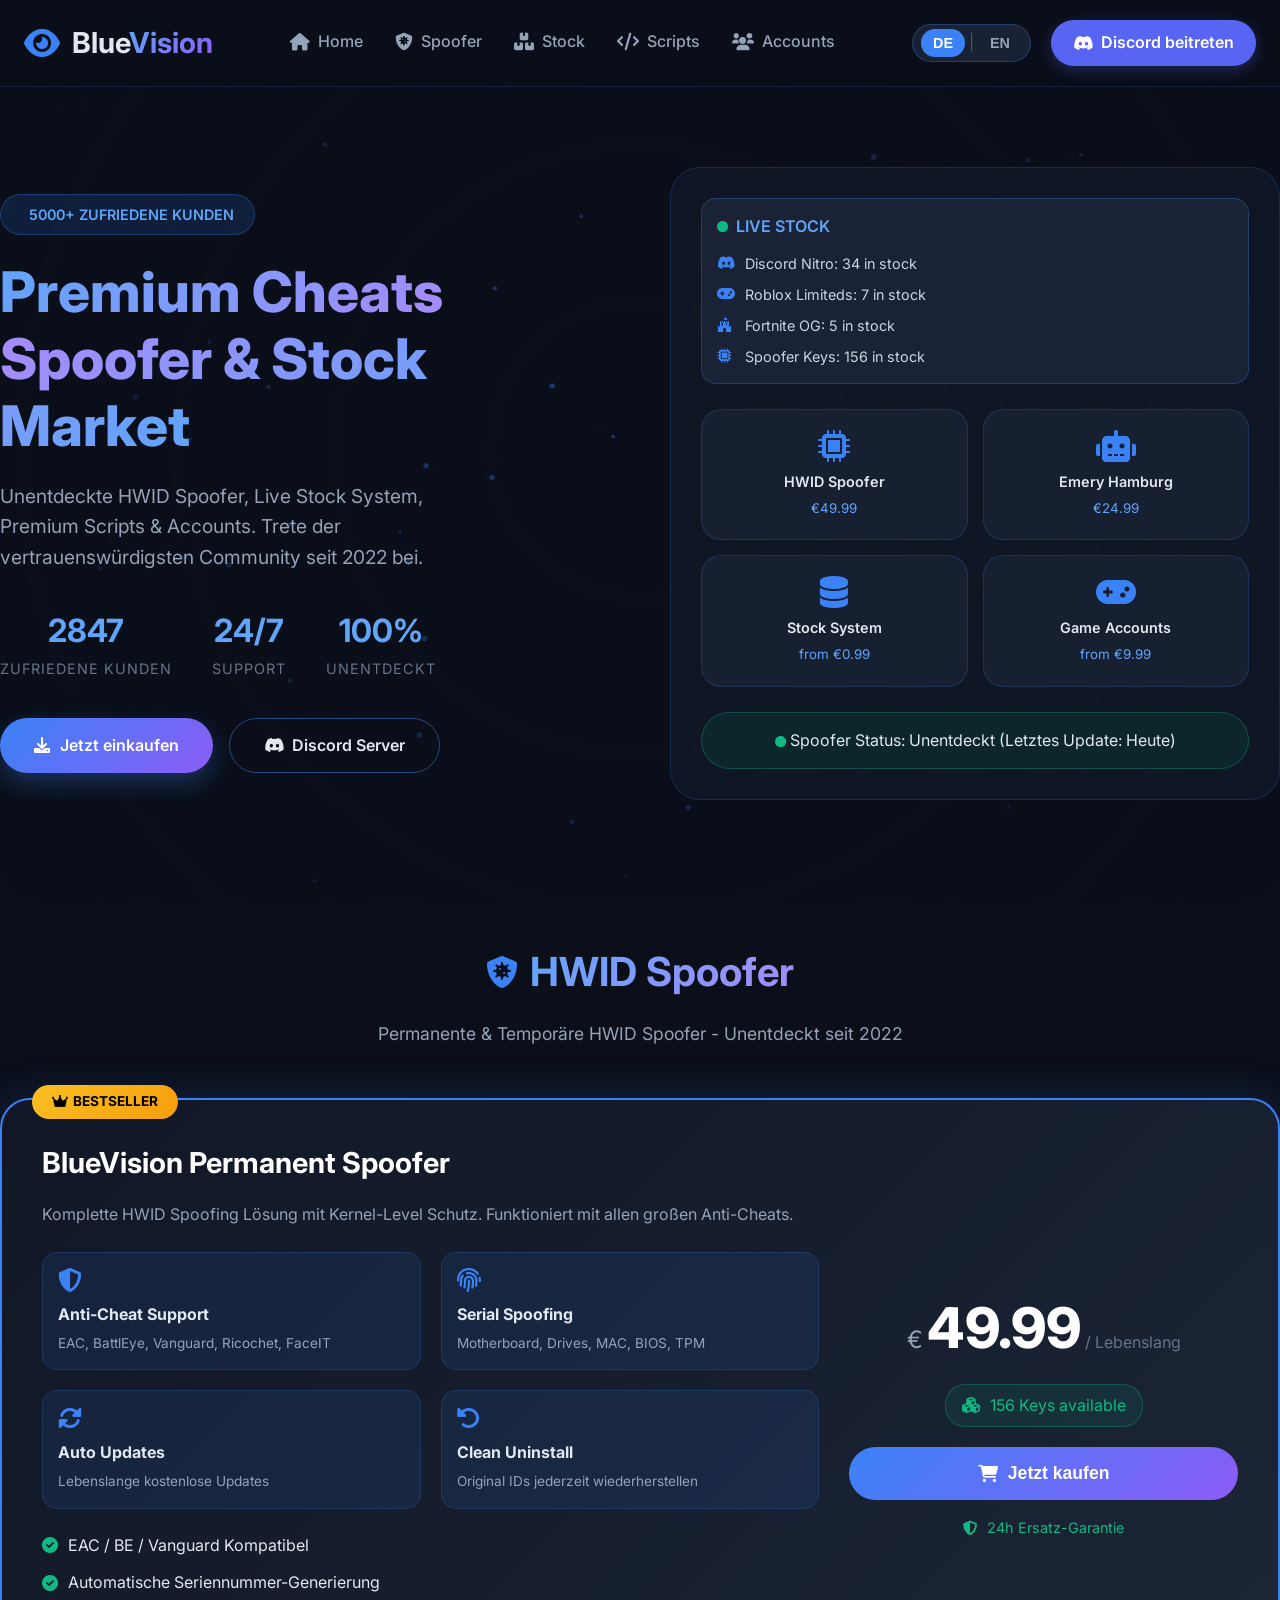
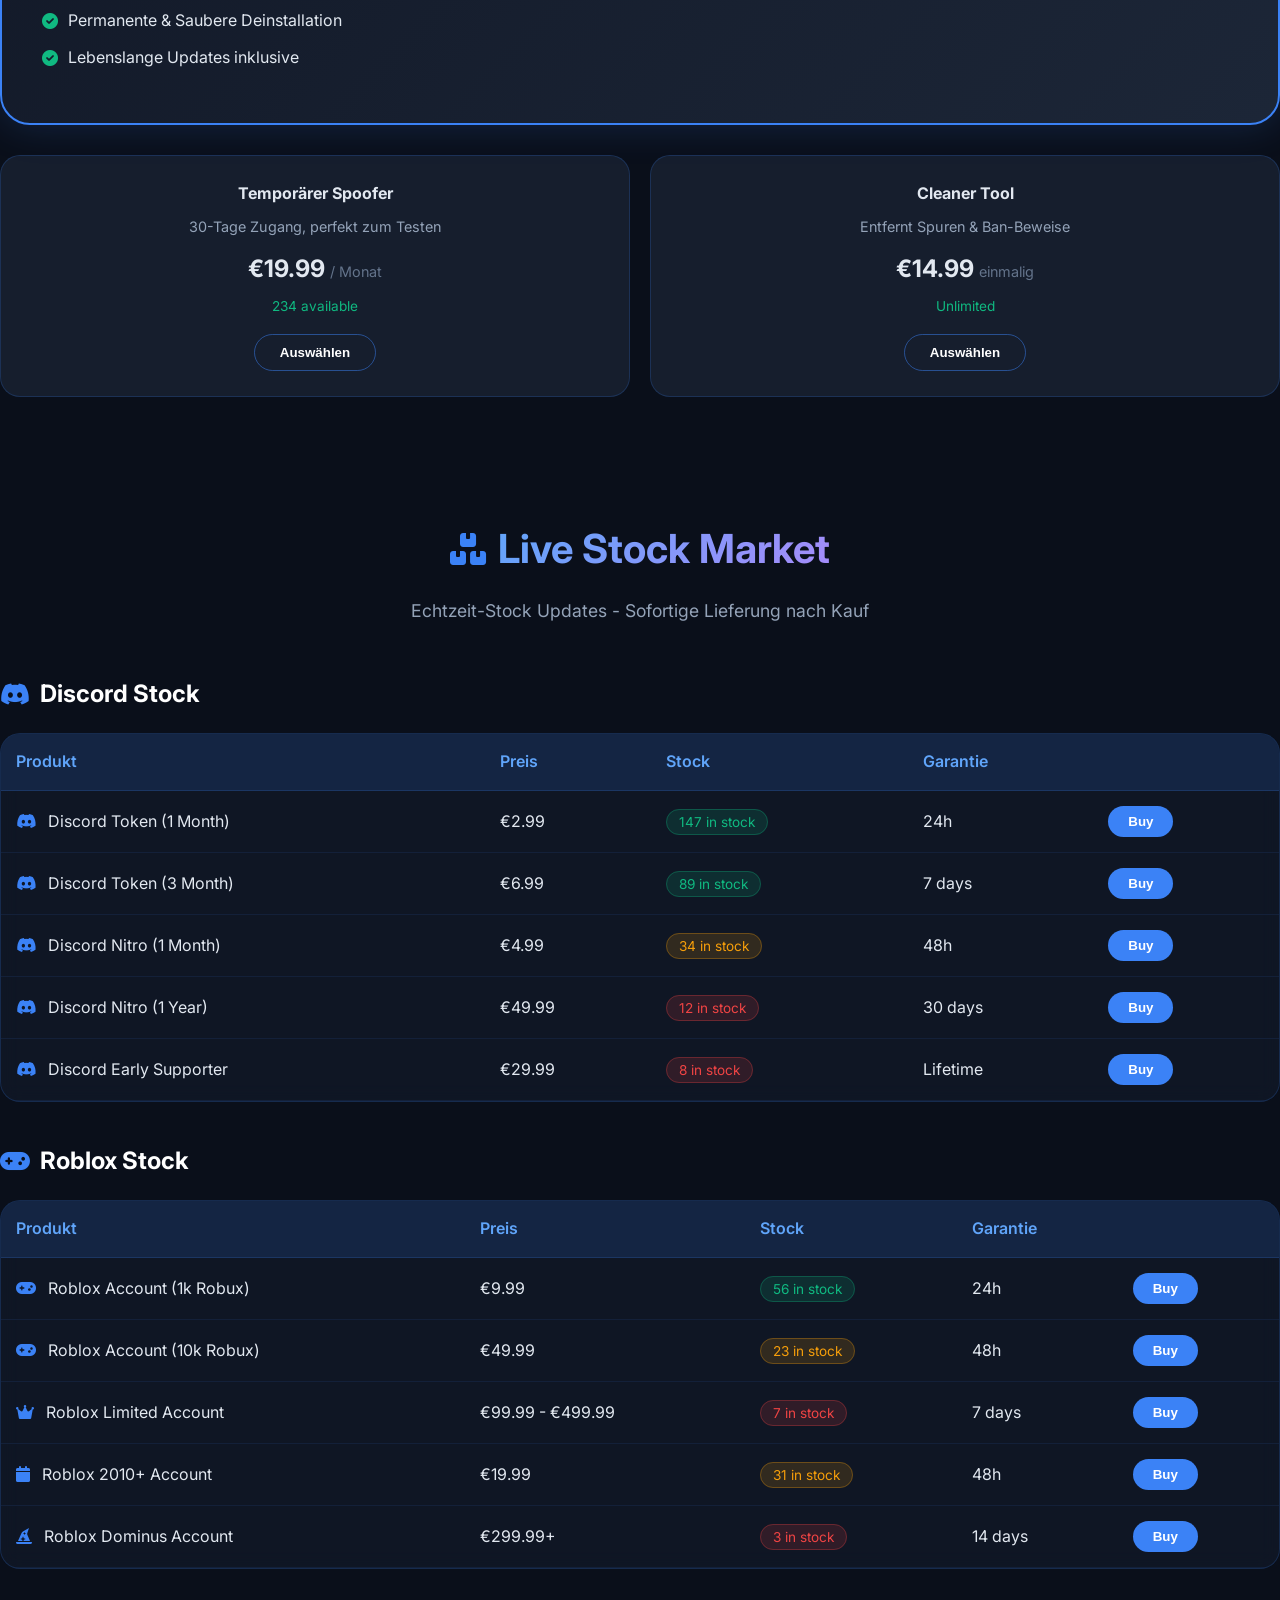
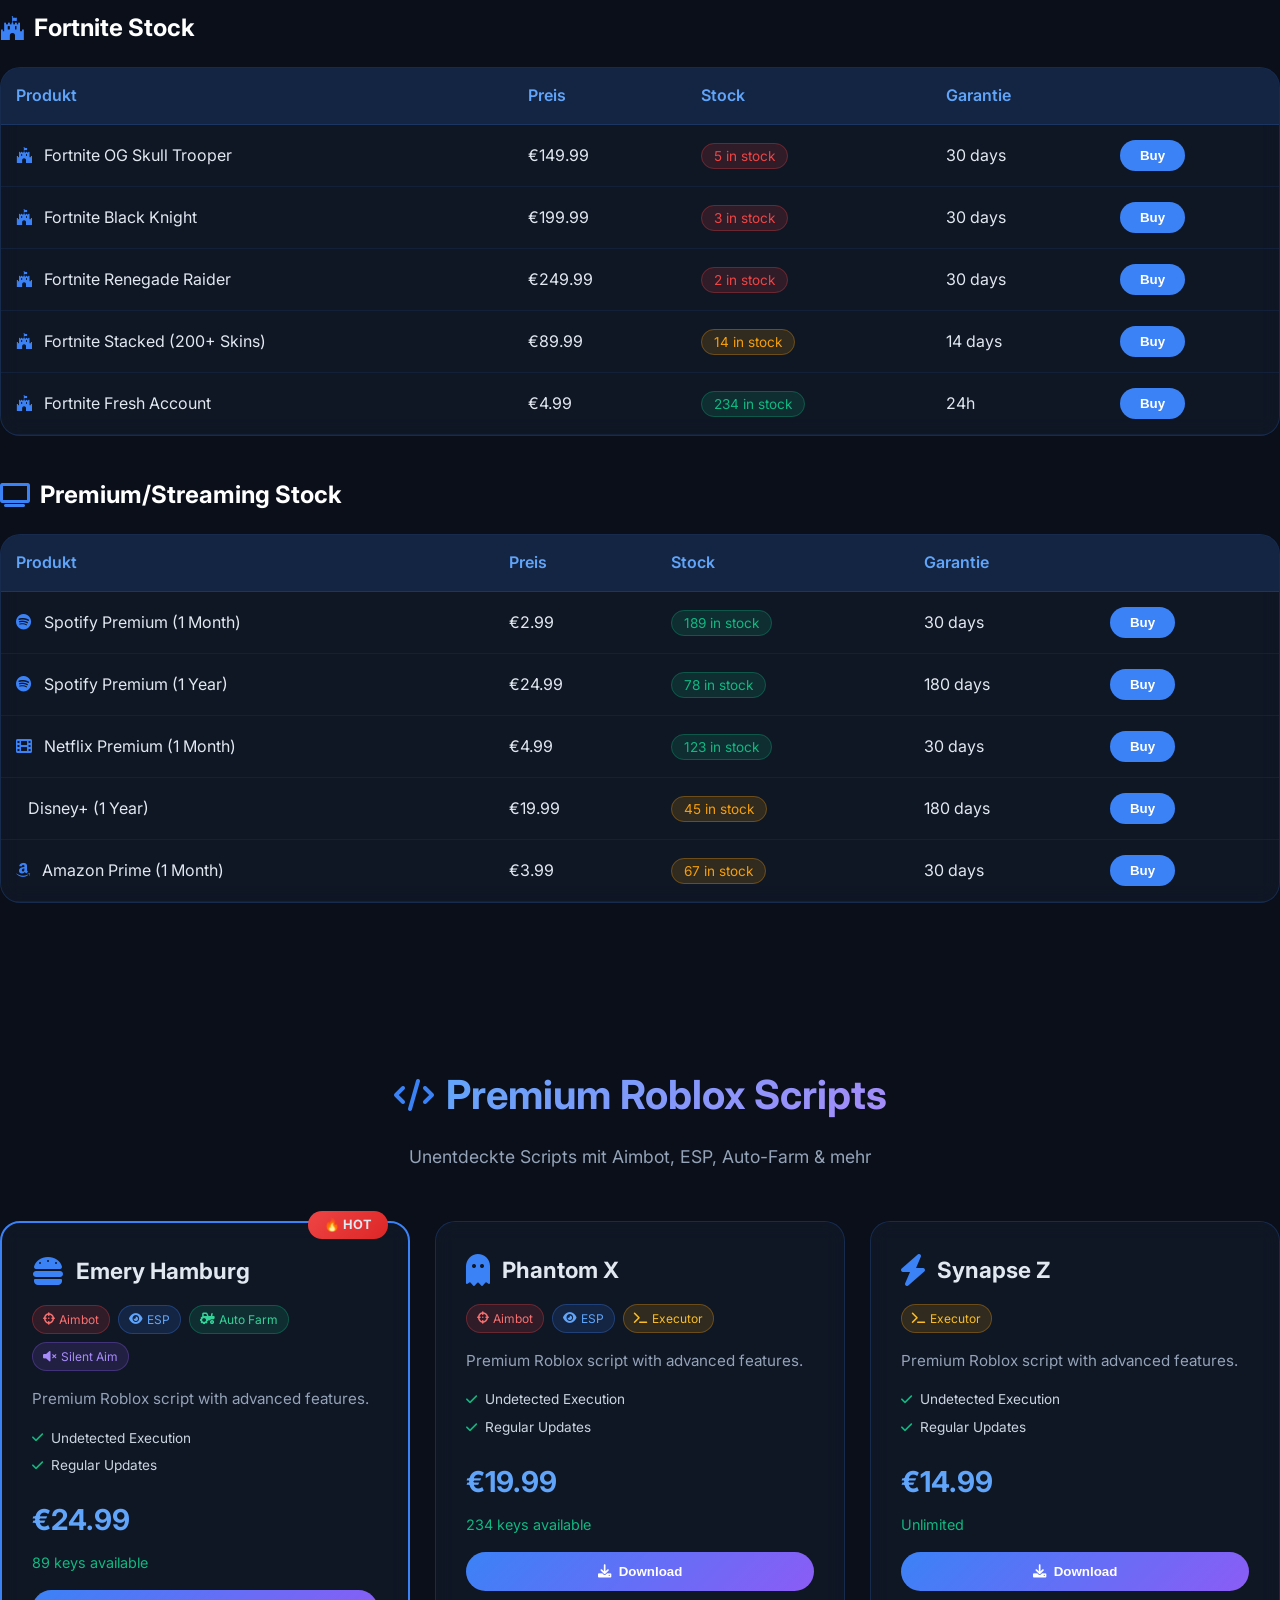
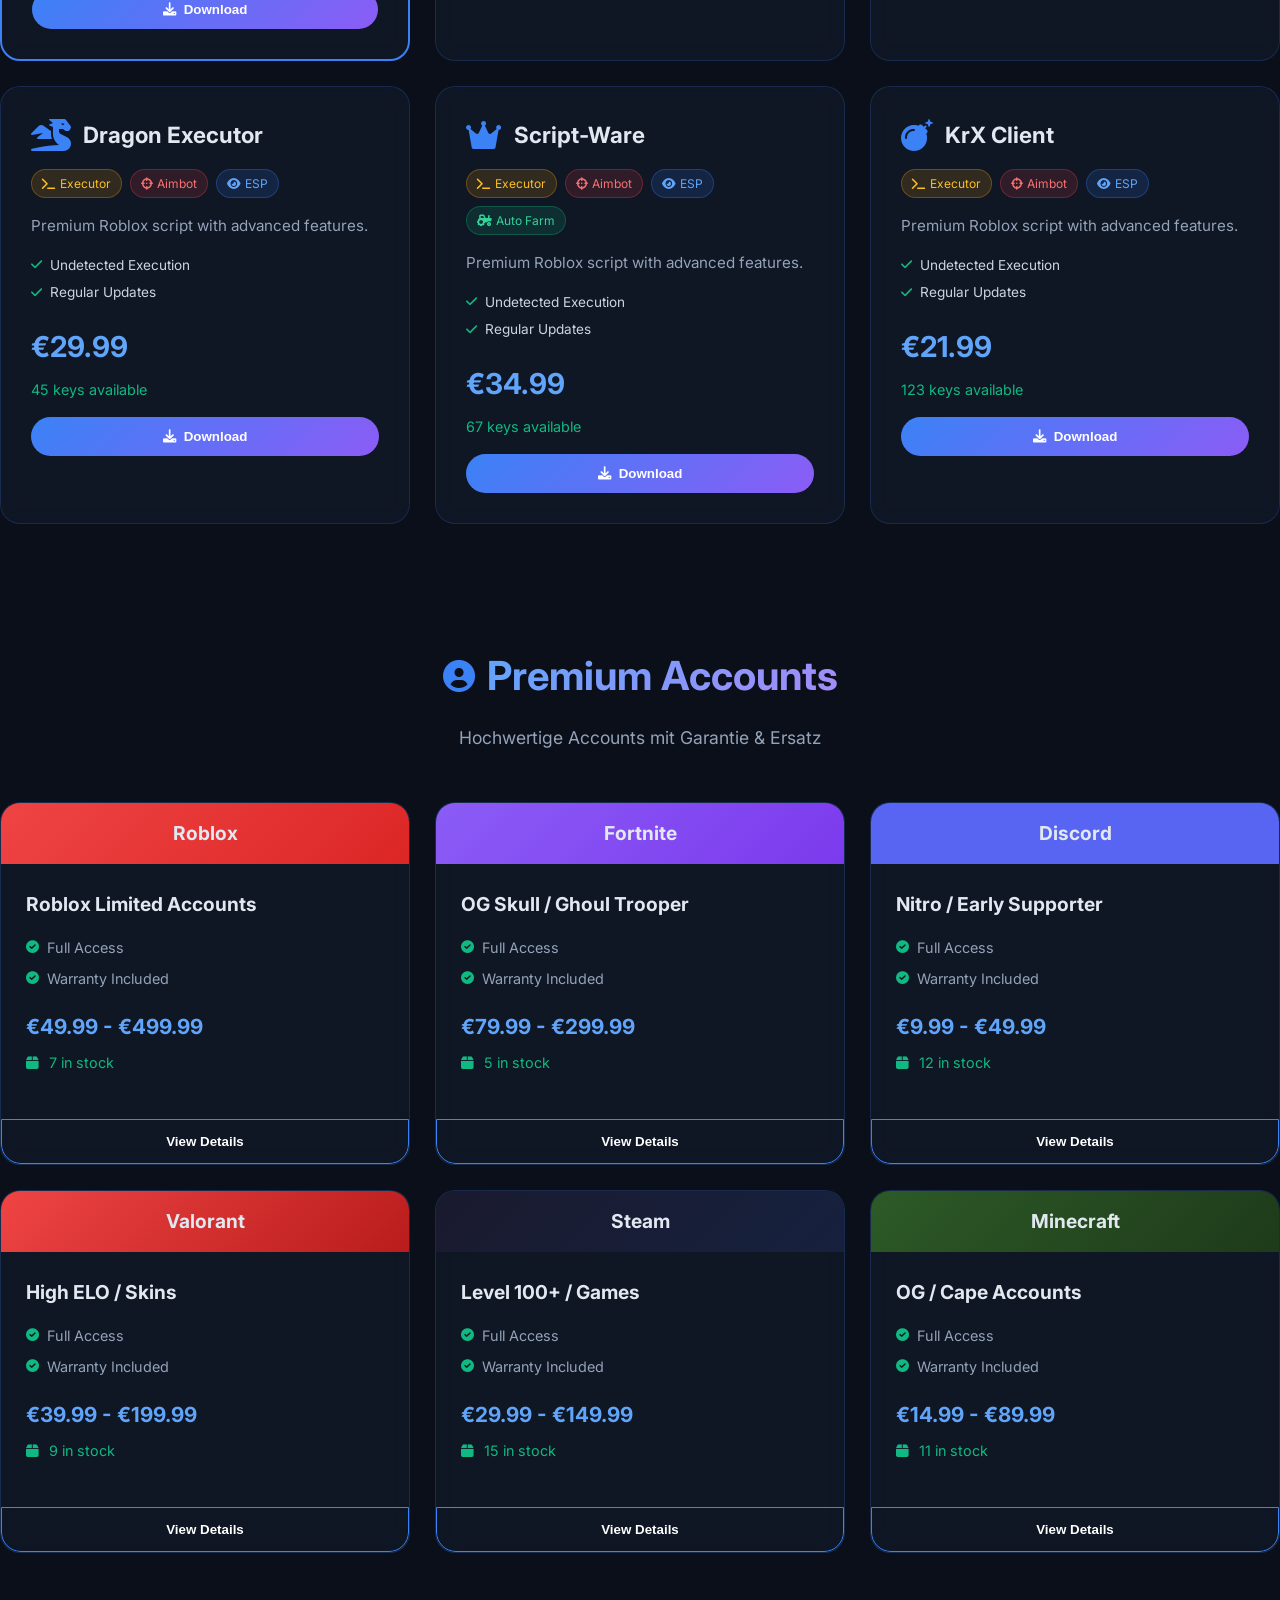
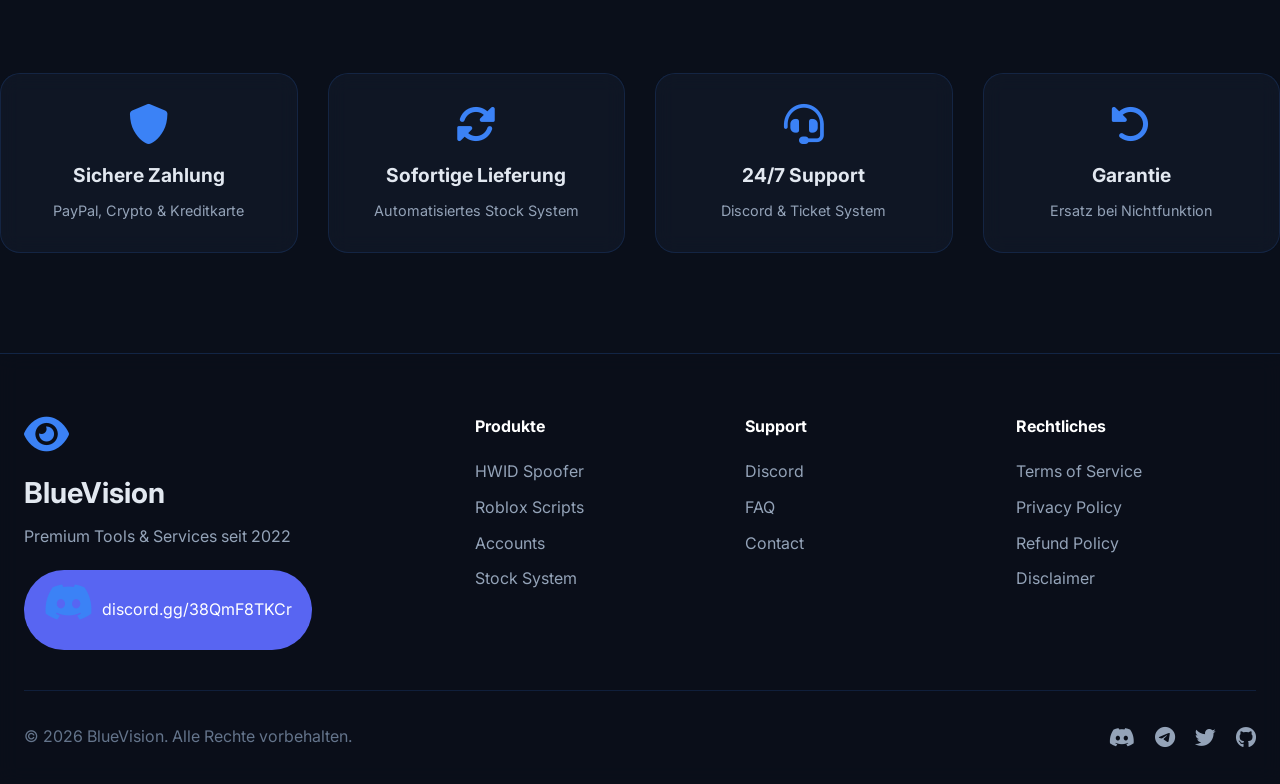
==== commit 7750abfa: "Add files via upload" ====
--- a/index.html
+++ b/index.html
@@ -9,12 +9,12 @@
   <link rel="stylesheet" href="style.css">
 </head>
 <body>
-  <!-- Animated Background -->
-  <div class="bg-animation">
-    <div class="gradient-orb"></div>
-    <div class="gradient-orb-2"></div>
-    <div class="gradient-orb-3"></div>
-  </div>
+  <!-- Network Lines Background -->
+  <canvas id="networkCanvas"></canvas>
+  <div class="bg-overlay"></div>
+
+  <!-- Admin Secret Trigger (hidden) -->
+  <div id="adminTrigger" style="display:none;"></div>
 
   <header>
     <div class="container navbar">
@@ -23,11 +23,11 @@
         <span>Blue<span class="vision-highlight">Vision</span></span>
       </div>
       <div class="nav-links">
-        <a href="#home" class="nav-active"><i class="fas fa-home"></i> <span data-i18n="nav.home">Home</span></a>
-        <a href="#spoofer"><i class="fas fa-shield-virus"></i> <span data-i18n="nav.spoofer">Spoofer</span></a>
-        <a href="#stock"><i class="fas fa-boxes"></i> <span data-i18n="nav.stock">Stock</span></a>
-        <a href="#scripts"><i class="fas fa-code"></i> <span data-i18n="nav.scripts">Scripts</span></a>
-        <a href="#accounts"><i class="fas fa-users"></i> <span data-i18n="nav.accounts">Accounts</span></a>
+        <a href="/BlueVision/" class="nav-active"><i class="fas fa-home"></i> <span data-i18n="nav.home">Home</span></a>
+        <a href="/BlueVision/#spoofer"><i class="fas fa-shield-virus"></i> <span data-i18n="nav.spoofer">Spoofer</span></a>
+        <a href="/BlueVision/#stock"><i class="fas fa-boxes"></i> <span data-i18n="nav.stock">Stock</span></a>
+        <a href="/BlueVision/#scripts"><i class="fas fa-code"></i> <span data-i18n="nav.scripts">Scripts</span></a>
+        <a href="/BlueVision/#accounts"><i class="fas fa-users"></i> <span data-i18n="nav.accounts">Accounts</span></a>
       </div>
       <div class="header-actions">
         <div class="lang-switch">
@@ -60,7 +60,7 @@
         </p>
         <div class="hero-stats">
           <div class="stat-item">
-            <span class="stat-number" id="total-customers">2,847</span>
+            <span class="stat-number" id="total-customers">2847</span>
             <span class="stat-label" data-i18n="hero.stats1">Happy Customers</span>
           </div>
           <div class="stat-item">
@@ -73,7 +73,7 @@
           </div>
         </div>
         <div class="cta-group">
-          <a href="#stock" class="btn-primary"><i class="fas fa-download"></i> <span data-i18n="hero.shop">Shop Now</span></a>
+          <a href="/BlueVision/#stock" class="btn-primary"><i class="fas fa-download"></i> <span data-i18n="hero.shop">Shop Now</span></a>
           <a href="https://discord.gg/38QmF8TKCr" target="_blank" class="btn-outline"><i class="fab fa-discord"></i> <span data-i18n="hero.discord">Discord Server</span></a>
         </div>
       </div>
@@ -84,10 +84,7 @@
             <span data-i18n="hero.liveStock">LIVE STOCK</span>
           </div>
           <div class="ticker-items" id="liveTicker">
-            <div class="ticker-item"><i class="fab fa-discord"></i> Discord Nitro: 47 in stock</div>
-            <div class="ticker-item"><i class="fas fa-gamepad"></i> Roblox Limiteds: 12 in stock</div>
-            <div class="ticker-item"><i class="fab fa-fort-awesome"></i> Fortnite OG: 8 in stock</div>
-            <div class="ticker-item"><i class="fas fa-microchip"></i> Spoofer Keys: 156 in stock</div>
+            <!-- Dynamic content -->
           </div>
         </div>
         <div class="product-showcase">
@@ -175,9 +172,9 @@
               <span class="amount">49.99</span>
               <span class="period" data-i18n="spoofer.lifetime">/ Lifetime</span>
             </div>
-            <div class="stock-indicator">
+            <div class="stock-indicator" id="spooferStock">
               <i class="fas fa-cubes"></i> 
-              <span data-i18n="spoofer.stock">156 Keys available</span>
+              <span>156 Keys available</span>
             </div>
             <button class="btn-buy" data-product="spoofer-permanent">
               <i class="fas fa-shopping-cart"></i> 
@@ -193,7 +190,7 @@
           <h4 data-i18n="spoofer.temp">Temporary Spoofer</h4>
           <p data-i18n="spoofer.temp.desc">30-day access, perfect for testing</p>
           <div class="price">€19.99 <span data-i18n="spoofer.month">/ month</span></div>
-          <div class="stock-mini">234 available</div>
+          <div class="stock-mini" id="tempSpooferStock">234 available</div>
           <button class="btn-outline-small" data-product="spoofer-temp">
             <span data-i18n="spoofer.select">Select</span>
           </button>
@@ -224,7 +221,7 @@
       <div class="stock-category">
         <h3 class="category-title"><i class="fab fa-discord"></i> Discord Stock</h3>
         <div class="stock-table-wrapper">
-          <table class="stock-table">
+          <table class="stock-table" id="discordStockTable">
             <thead>
               <tr>
                 <th data-i18n="stock.table.product">Product</th>
@@ -235,41 +232,7 @@
               </tr>
             </thead>
             <tbody>
-              <tr>
-                <td><i class="fab fa-discord"></i> Discord Token (1 Month)</td>
-                <td>€2.99</td>
-                <td><span class="stock-badge-high">147 in stock</span></td>
-                <td>24h</td>
-                <td><button class="btn-table-buy" data-product="discord-1m">Buy</button></td>
-              </tr>
-              <tr>
-                <td><i class="fab fa-discord"></i> Discord Token (3 Month)</td>
-                <td>€6.99</td>
-                <td><span class="stock-badge-high">89 in stock</span></td>
-                <td>7 days</td>
-                <td><button class="btn-table-buy" data-product="discord-3m">Buy</button></td>
-              </tr>
-              <tr>
-                <td><i class="fab fa-discord"></i> Discord Nitro (1 Month)</td>
-                <td>€4.99</td>
-                <td><span class="stock-badge-medium">34 in stock</span></td>
-                <td>48h</td>
-                <td><button class="btn-table-buy" data-product="discord-nitro-1m">Buy</button></td>
-              </tr>
-              <tr>
-                <td><i class="fab fa-discord"></i> Discord Nitro (1 Year)</td>
-                <td>€49.99</td>
-                <td><span class="stock-badge-low">12 in stock</span></td>
-                <td>30 days</td>
-                <td><button class="btn-table-buy" data-product="discord-nitro-1y">Buy</button></td>
-              </tr>
-              <tr>
-                <td><i class="fab fa-discord"></i> Discord Early Supporter</td>
-                <td>€29.99</td>
-                <td><span class="stock-badge-low">8 in stock</span></td>
-                <td>Lifetime</td>
-                <td><button class="btn-table-buy" data-product="discord-early">Buy</button></td>
-              </tr>
+              <!-- Dynamic content -->
             </tbody>
           </table>
         </div>
@@ -279,7 +242,7 @@
       <div class="stock-category">
         <h3 class="category-title"><i class="fas fa-gamepad"></i> Roblox Stock</h3>
         <div class="stock-table-wrapper">
-          <table class="stock-table">
+          <table class="stock-table" id="robloxStockTable">
             <thead>
               <tr>
                 <th data-i18n="stock.table.product">Product</th>
@@ -290,41 +253,7 @@
               </tr>
             </thead>
             <tbody>
-              <tr>
-                <td><i class="fas fa-gamepad"></i> Roblox Account (1k Robux)</td>
-                <td>€9.99</td>
-                <td><span class="stock-badge-high">56 in stock</span></td>
-                <td>24h</td>
-                <td><button class="btn-table-buy" data-product="rbx-1k">Buy</button></td>
-              </tr>
-              <tr>
-                <td><i class="fas fa-gamepad"></i> Roblox Account (10k Robux)</td>
-                <td>€49.99</td>
-                <td><span class="stock-badge-medium">23 in stock</span></td>
-                <td>48h</td>
-                <td><button class="btn-table-buy" data-product="rbx-10k">Buy</button></td>
-              </tr>
-              <tr>
-                <td><i class="fas fa-crown"></i> Roblox Limited Account</td>
-                <td>€99.99 - €499.99</td>
-                <td><span class="stock-badge-low">7 in stock</span></td>
-                <td>7 days</td>
-                <td><button class="btn-table-buy" data-product="rbx-limited">View</button></td>
-              </tr>
-              <tr>
-                <td><i class="fas fa-calendar"></i> Roblox 2010+ Account</td>
-                <td>€19.99</td>
-                <td><span class="stock-badge-medium">31 in stock</span></td>
-                <td>48h</td>
-                <td><button class="btn-table-buy" data-product="rbx-old">Buy</button></td>
-              </tr>
-              <tr>
-                <td><i class="fas fa-hat-wizard"></i> Roblox Dominus Account</td>
-                <td>€299.99+</td>
-                <td><span class="stock-badge-low">3 in stock</span></td>
-                <td>14 days</td>
-                <td><button class="btn-table-buy" data-product="rbx-dominus">Inquire</button></td>
-              </tr>
+              <!-- Dynamic content -->
             </tbody>
           </table>
         </div>
@@ -334,7 +263,7 @@
       <div class="stock-category">
         <h3 class="category-title"><i class="fab fa-fort-awesome"></i> Fortnite Stock</h3>
         <div class="stock-table-wrapper">
-          <table class="stock-table">
+          <table class="stock-table" id="fortniteStockTable">
             <thead>
               <tr>
                 <th data-i18n="stock.table.product">Product</th>
@@ -345,41 +274,7 @@
               </tr>
             </thead>
             <tbody>
-              <tr>
-                <td><i class="fab fa-fort-awesome"></i> Fortnite OG Skull Trooper</td>
-                <td>€149.99</td>
-                <td><span class="stock-badge-low">5 in stock</span></td>
-                <td>30 days</td>
-                <td><button class="btn-table-buy" data-product="fn-skull">Buy</button></td>
-              </tr>
-              <tr>
-                <td><i class="fab fa-fort-awesome"></i> Fortnite Black Knight</td>
-                <td>€199.99</td>
-                <td><span class="stock-badge-low">3 in stock</span></td>
-                <td>30 days</td>
-                <td><button class="btn-table-buy" data-product="fn-blackknight">Buy</button></td>
-              </tr>
-              <tr>
-                <td><i class="fab fa-fort-awesome"></i> Fortnite Renegade Raider</td>
-                <td>€249.99</td>
-                <td><span class="stock-badge-low">2 in stock</span></td>
-                <td>30 days</td>
-                <td><button class="btn-table-buy" data-product="fn-renegade">Buy</button></td>
-              </tr>
-              <tr>
-                <td><i class="fab fa-fort-awesome"></i> Fortnite Stacked (200+ Skins)</td>
-                <td>€89.99</td>
-                <td><span class="stock-badge-medium">14 in stock</span></td>
-                <td>14 days</td>
-                <td><button class="btn-table-buy" data-product="fn-stacked">Buy</button></td>
-              </tr>
-              <tr>
-                <td><i class="fab fa-fort-awesome"></i> Fortnite Fresh Account</td>
-                <td>€4.99</td>
-                <td><span class="stock-badge-high">234 in stock</span></td>
-                <td>24h</td>
-                <td><button class="btn-table-buy" data-product="fn-fresh">Buy</button></td>
-              </tr>
+              <!-- Dynamic content -->
             </tbody>
           </table>
         </div>
@@ -389,7 +284,7 @@
       <div class="stock-category">
         <h3 class="category-title"><i class="fas fa-tv"></i> Premium/Streaming Stock</h3>
         <div class="stock-table-wrapper">
-          <table class="stock-table">
+          <table class="stock-table" id="premiumStockTable">
             <thead>
               <tr>
                 <th data-i18n="stock.table.product">Product</th>
@@ -400,41 +295,7 @@
               </tr>
             </thead>
             <tbody>
-              <tr>
-                <td><i class="fab fa-spotify"></i> Spotify Premium (1 Month)</td>
-                <td>€2.99</td>
-                <td><span class="stock-badge-high">189 in stock</span></td>
-                <td>30 days</td>
-                <td><button class="btn-table-buy" data-product="spotify-1m">Buy</button></td>
-              </tr>
-              <tr>
-                <td><i class="fab fa-spotify"></i> Spotify Premium (1 Year)</td>
-                <td>€24.99</td>
-                <td><span class="stock-badge-high">78 in stock</span></td>
-                <td>180 days</td>
-                <td><button class="btn-table-buy" data-product="spotify-1y">Buy</button></td>
-              </tr>
-              <tr>
-                <td><i class="fas fa-film"></i> Netflix Premium (1 Month)</td>
-                <td>€4.99</td>
-                <td><span class="stock-badge-high">123 in stock</span></td>
-                <td>30 days</td>
-                <td><button class="btn-table-buy" data-product="netflix-1m">Buy</button></td>
-              </tr>
-              <tr>
-                <td><i class="fab fa-disney"></i> Disney+ (1 Year)</td>
-                <td>€19.99</td>
-                <td><span class="stock-badge-medium">45 in stock</span></td>
-                <td>180 days</td>
-                <td><button class="btn-table-buy" data-product="disney-1y">Buy</button></td>
-              </tr>
-              <tr>
-                <td><i class="fab fa-amazon"></i> Amazon Prime (1 Month)</td>
-                <td>€3.99</td>
-                <td><span class="stock-badge-medium">67 in stock</span></td>
-                <td>30 days</td>
-                <td><button class="btn-table-buy" data-product="amazon-1m">Buy</button></td>
-              </tr>
+              <!-- Dynamic content -->
             </tbody>
           </table>
         </div>
@@ -451,158 +312,8 @@
         <p class="section-sub" data-i18n="scripts.sub">Undetected scripts with Aimbot, ESP, Auto-Farm & more</p>
       </div>
 
-      <div class="scripts-grid">
-        <!-- Emery Hamburg -->
-        <div class="script-card featured-script">
-          <div class="script-header">
-            <i class="fas fa-hamburger"></i>
-            <h3>Emery Hamburg</h3>
-          </div>
-          <div class="script-tags">
-            <span class="tag-aimbot"><i class="fas fa-crosshairs"></i> Aimbot</span>
-            <span class="tag-esp"><i class="fas fa-eye"></i> ESP</span>
-            <span class="tag-farm"><i class="fas fa-tractor"></i> Auto Farm</span>
-            <span class="tag-silent"><i class="fas fa-volume-mute"></i> Silent Aim</span>
-          </div>
-          <p data-i18n="scripts.emery.desc">Premium Roblox script with advanced aimbot, player ESP, auto-farm, and silent aim features.</p>
-          <div class="script-features-detailed">
-            <div class="feature-row"><i class="fas fa-check"></i> Smooth Aimbot (Configurable FOV)</div>
-            <div class="feature-row"><i class="fas fa-check"></i> 2D/3D Box ESP with Health Bars</div>
-            <div class="feature-row"><i class="fas fa-check"></i> Auto Farm (All Games)</div>
-            <div class="feature-row"><i class="fas fa-check"></i> Silent Aim (Undetected)</div>
-            <div class="feature-row"><i class="fas fa-check"></i> Teleport & Speed Hack</div>
-          </div>
-          <div class="script-price">€24.99</div>
-          <div class="script-stock">89 keys available</div>
-          <button class="btn-buy-script" data-product="emery-hamburg">
-            <i class="fas fa-download"></i> <span data-i18n="scripts.download">Download</span>
-          </button>
-        </div>
-
-        <!-- Phantom X -->
-        <div class="script-card">
-          <div class="script-header">
-            <i class="fas fa-ghost"></i>
-            <h3>Phantom X</h3>
-          </div>
-          <div class="script-tags">
-            <span class="tag-aimbot"><i class="fas fa-crosshairs"></i> Aimbot</span>
-            <span class="tag-esp"><i class="fas fa-eye"></i> ESP</span>
-            <span class="tag-executor"><i class="fas fa-terminal"></i> Executor</span>
-          </div>
-          <p data-i18n="scripts.phantom.desc">Advanced undetected executor with Lua support and built-in aimbot.</p>
-          <div class="script-features-detailed">
-            <div class="feature-row"><i class="fas fa-check"></i> Level 7 Executor</div>
-            <div class="feature-row"><i class="fas fa-check"></i> Full Lua Compatibility</div>
-            <div class="feature-row"><i class="fas fa-check"></i> Integrated Aimbot & ESP</div>
-            <div class="feature-row"><i class="fas fa-check"></i> Script Hub Included</div>
-          </div>
-          <div class="script-price">€19.99</div>
-          <div class="script-stock">234 keys available</div>
-          <button class="btn-buy-script" data-product="phantom-x">
-            <i class="fas fa-download"></i> <span data-i18n="scripts.download">Download</span>
-          </button>
-        </div>
-
-        <!-- Synapse Z -->
-        <div class="script-card">
-          <div class="script-header">
-            <i class="fas fa-bolt"></i>
-            <h3>Synapse Z</h3>
-          </div>
-          <div class="script-tags">
-            <span class="tag-executor"><i class="fas fa-terminal"></i> Executor</span>
-            <span class="tag-fast"><i class="fas fa-tachometer-alt"></i> Fast Execution</span>
-          </div>
-          <p data-i18n="scripts.synapse.desc">Fast execution with multi-API compatibility and decompiler.</p>
-          <div class="script-features-detailed">
-            <div class="feature-row"><i class="fas fa-check"></i> Multi-API Support</div>
-            <div class="feature-row"><i class="fas fa-check"></i> Decompiler Included</div>
-            <div class="feature-row"><i class="fas fa-check"></i> Auto-Attach & Inject</div>
-            <div class="feature-row"><i class="fas fa-check"></i> 1000+ Script Database</div>
-          </div>
-          <div class="script-price">€14.99</div>
-          <div class="script-stock">Unlimited</div>
-          <button class="btn-buy-script" data-product="synapse-z">
-            <i class="fas fa-download"></i> <span data-i18n="scripts.download">Download</span>
-          </button>
-        </div>
-
-        <!-- Dragon Executor -->
-        <div class="script-card">
-          <div class="script-header">
-            <i class="fas fa-dragon"></i>
-            <h3>Dragon Executor</h3>
-          </div>
-          <div class="script-tags">
-            <span class="tag-executor"><i class="fas fa-terminal"></i> Executor</span>
-            <span class="tag-aimbot"><i class="fas fa-crosshairs"></i> Aimbot</span>
-            <span class="tag-esp"><i class="fas fa-eye"></i> ESP</span>
-          </div>
-          <p data-i18n="scripts.dragon.desc">Level 7 executor with decompiler and premium script library.</p>
-          <div class="script-features-detailed">
-            <div class="feature-row"><i class="fas fa-check"></i> Level 7 Execution</div>
-            <div class="feature-row"><i class="fas fa-check"></i> Built-in Aimbot & ESP</div>
-            <div class="feature-row"><i class="fas fa-check"></i> Script Decompiler</div>
-            <div class="feature-row"><i class="fas fa-check"></i> Auto-Update System</div>
-          </div>
-          <div class="script-price">€29.99</div>
-          <div class="script-stock">45 keys available</div>
-          <button class="btn-buy-script" data-product="dragon-executor">
-            <i class="fas fa-download"></i> <span data-i18n="scripts.download">Download</span>
-          </button>
-        </div>
-
-        <!-- Script-Ware -->
-        <div class="script-card">
-          <div class="script-header">
-            <i class="fas fa-crown"></i>
-            <h3>Script-Ware</h3>
-          </div>
-          <div class="script-tags">
-            <span class="tag-executor"><i class="fas fa-terminal"></i> Executor</span>
-            <span class="tag-aimbot"><i class="fas fa-crosshairs"></i> Aimbot</span>
-            <span class="tag-esp"><i class="fas fa-eye"></i> ESP</span>
-            <span class="tag-farm"><i class="fas fa-tractor"></i> Auto Farm</span>
-          </div>
-          <p data-i18n="scripts.scriptware.desc">Professional script hub with 1000+ scripts and premium support.</p>
-          <div class="script-features-detailed">
-            <div class="feature-row"><i class="fas fa-check"></i> 1000+ Script Library</div>
-            <div class="feature-row"><i class="fas fa-check"></i> Premium Aimbot & ESP</div>
-            <div class="feature-row"><i class="fas fa-check"></i> Auto Farm Scripts</div>
-            <div class="feature-row"><i class="fas fa-check"></i> Priority Support</div>
-          </div>
-          <div class="script-price">€34.99</div>
-          <div class="script-stock">67 keys available</div>
-          <button class="btn-buy-script" data-product="script-ware">
-            <i class="fas fa-download"></i> <span data-i18n="scripts.download">Download</span>
-          </button>
-        </div>
-
-        <!-- KrX Client -->
-        <div class="script-card">
-          <div class="script-header">
-            <i class="fas fa-bomb"></i>
-            <h3>KrX Client</h3>
-          </div>
-          <div class="script-tags">
-            <span class="tag-executor"><i class="fas fa-terminal"></i> Executor</span>
-            <span class="tag-aimbot"><i class="fas fa-crosshairs"></i> Aimbot</span>
-            <span class="tag-esp"><i class="fas fa-eye"></i> ESP</span>
-          </div>
-          <p data-i18n="scripts.krx.desc">Universal script with undetected execution and clean UI.</p>
-          <div class="script-features-detailed">
-            <div class="feature-row"><i class="fas fa-check"></i> Undetected Execution</div>
-            <div class="feature-row"><i class="fas fa-check"></i> Clean Modern UI</div>
-            <div class="feature-row"><i class="fas fa-check"></i> Aimbot & ESP Included</div>
-            <div class="feature-row"><i class="fas fa-check"></i> Regular Updates</div>
-          </div>
-          <div class="script-price">€21.99</div>
-          <div class="script-stock">123 keys available</div>
-          <button class="btn-buy-script" data-product="krx-client">
-            <i class="fas fa-download"></i> <span data-i18n="scripts.download">Download</span>
-          </button>
-        </div>
+      <div class="scripts-grid" id="scriptsGrid">
+        <!-- Dynamic content -->
       </div>
     </section>
 
@@ -616,102 +327,8 @@
         <p class="section-sub" data-i18n="accounts.sub">High-quality accounts with warranty & replacement</p>
       </div>
 
-      <div class="accounts-grid">
-        <div class="account-card">
-          <div class="account-type roblox">Roblox</div>
-          <div class="account-details">
-            <h4>Roblox Limited Accounts</h4>
-            <ul>
-              <li><i class="fas fa-check-circle"></i> Dominus / Valkyrie</li>
-              <li><i class="fas fa-check-circle"></i> 100k+ Robux</li>
-              <li><i class="fas fa-check-circle"></i> Email Access</li>
-              <li><i class="fas fa-check-circle"></i> 2010+ Account</li>
-            </ul>
-            <div class="account-price">€49.99 - €499.99</div>
-            <div class="account-stock"><i class="fas fa-box"></i> 7 in stock</div>
-          </div>
-          <button class="btn-account" data-product="roblox-acc">View Details</button>
-        </div>
-
-        <div class="account-card">
-          <div class="account-type fortnite">Fortnite</div>
-          <div class="account-details">
-            <h4>OG Skull / Ghoul Trooper</h4>
-            <ul>
-              <li><i class="fas fa-check-circle"></i> Full Email Access</li>
-              <li><i class="fas fa-check-circle"></i> 200+ Skins</li>
-              <li><i class="fas fa-check-circle"></i> Season 2-3 Battle Pass</li>
-              <li><i class="fas fa-check-circle"></i> OG Name</li>
-            </ul>
-            <div class="account-price">€79.99 - €299.99</div>
-            <div class="account-stock"><i class="fas fa-box"></i> 5 in stock</div>
-          </div>
-          <button class="btn-account" data-product="fortnite-acc">View Details</button>
-        </div>
-
-        <div class="account-card">
-          <div class="account-type discord">Discord</div>
-          <div class="account-details">
-            <h4>Nitro / Early Supporter</h4>
-            <ul>
-              <li><i class="fas fa-check-circle"></i> Nitro Boost Included</li>
-              <li><i class="fas fa-check-circle"></i> Early Supporter Badge</li>
-              <li><i class="fas fa-check-circle"></i> Verified Email</li>
-              <li><i class="fas fa-check-circle"></i> 2016+ Account</li>
-            </ul>
-            <div class="account-price">€9.99 - €49.99</div>
-            <div class="account-stock"><i class="fas fa-box"></i> 12 in stock</div>
-          </div>
-          <button class="btn-account" data-product="discord-acc">View Details</button>
-        </div>
-
-        <div class="account-card">
-          <div class="account-type valorant">Valorant</div>
-          <div class="account-details">
-            <h4>High ELO / Skins</h4>
-            <ul>
-              <li><i class="fas fa-check-circle"></i> Immortal / Radiant Rank</li>
-              <li><i class="fas fa-check-circle"></i> Premium Skins</li>
-              <li><i class="fas fa-check-circle"></i> Full Access</li>
-              <li><i class="fas fa-check-circle"></i> Battle Pass Complete</li>
-            </ul>
-            <div class="account-price">€39.99 - €199.99</div>
-            <div class="account-stock"><i class="fas fa-box"></i> 9 in stock</div>
-          </div>
-          <button class="btn-account" data-product="valorant-acc">View Details</button>
-        </div>
-
-        <div class="account-card">
-          <div class="account-type steam">Steam</div>
-          <div class="account-details">
-            <h4>Level 100+ / Games</h4>
-            <ul>
-              <li><i class="fas fa-check-circle"></i> 50+ Games</li>
-              <li><i class="fas fa-check-circle"></i> CS:GO / Rust / GTA V</li>
-              <li><i class="fas fa-check-circle"></i> Original Email</li>
-              <li><i class="fas fa-check-circle"></i> Level 100+ Profile</li>
-            </ul>
-            <div class="account-price">€29.99 - €149.99</div>
-            <div class="account-stock"><i class="fas fa-box"></i> 15 in stock</div>
-          </div>
-          <button class="btn-account" data-product="steam-acc">View Details</button>
-        </div>
-
-        <div class="account-card">
-          <div class="account-type minecraft">Minecraft</div>
-          <div class="account-details">
-            <h4>OG / Cape Accounts</h4>
-            <ul>
-              <li><i class="fas fa-check-circle"></i> Minecon Capes</li>
-              <li><i class="fas fa-check-circle"></i> OG Names</li>
-              <li><i class="fas fa-check-circle"></i> Full Access</li>
-              <li><i class="fas fa-check-circle"></i> 2012+ Account</li>
-            </ul>
-            <div class="account-price">€14.99 - €89.99</div>
-            <div class="account-stock"><i class="fas fa-box"></i> 11 in stock</div>
-          </div>
-          <button class="btn-account" data-product="minecraft-acc">View Details</button>
-        </div>
+      <div class="accounts-grid" id="accountsGrid">
+        <!-- Dynamic content -->
       </div>
     </section>
 
@@ -758,24 +375,23 @@
         <div class="footer-links">
           <div class="footer-col">
             <h4 data-i18n="footer.products">Products</h4>
-            <a href="#spoofer">HWID Spoofer</a>
-            <a href="#scripts">Roblox Scripts</a>
-            <a href="#accounts">Accounts</a>
-            <a href="#stock">Stock System</a>
+            <a href="/BlueVision/#spoofer">HWID Spoofer</a>
+            <a href="/BlueVision/#scripts">Roblox Scripts</a>
+            <a href="/BlueVision/#accounts">Accounts</a>
+            <a href="/BlueVision/#stock">Stock System</a>
           </div>
           <div class="footer-col">
             <h4 data-i18n="footer.support">Support</h4>
             <a href="https://discord.gg/38QmF8TKCr" target="_blank">Discord</a>
-            <a href="#" id="faq-link">FAQ</a>
-            <a href="#" id="contact-link">Contact</a>
-            <a href="#" id="ticket-link">Create Ticket</a>
+            <a href="/BlueVision/pages/faq.html">FAQ</a>
+            <a href="/BlueVision/pages/contact.html">Contact</a>
           </div>
           <div class="footer-col">
             <h4 data-i18n="footer.legal">Legal</h4>
-            <a href="#" id="terms-link">Terms of Service</a>
-            <a href="#" id="privacy-link">Privacy Policy</a>
-            <a href="#" id="refund-link">Refund Policy</a>
-            <a href="#" id="disclaimer-link">Disclaimer</a>
+            <a href="/BlueVision/pages/termsofservice.html">Terms of Service</a>
+            <a href="/BlueVision/pages/privacypolicy.html">Privacy Policy</a>
+            <a href="/BlueVision/pages/refundpolicy.html">Refund Policy</a>
+            <a href="/BlueVision/pages/disclaimer.html">Disclaimer</a>
           </div>
         </div>
       </div>
@@ -791,31 +407,6 @@
     </div>
   </footer>
 
-  <!-- Terms of Service Modal -->
-  <div id="termsModal" class="modal">
-    <div class="modal-content">
-      <span class="close-modal">&times;</span>
-      <h2>Terms of Service</h2>
-      <div class="modal-body">
-        <p><strong>Last Updated: 2026</strong></p>
-        <h3>1. Acceptance of Terms</h3>
-        <p>By accessing or using BlueVision services, you agree to be bound by these Terms of Service.</p>
-        <h3>2. Products and Services</h3>
-        <p>BlueVision provides digital tools, scripts, and accounts. All products are for educational purposes only.</p>
-        <h3>3. Refund Policy</h3>
-        <p>Due to the digital nature of our products, all sales are final. Replacements are provided if the product is defective.</p>
-        <h3>4. Account Security</h3>
-        <p>You are responsible for maintaining the security of your purchased accounts. Change passwords immediately.</p>
-        <h3>5. Prohibited Use</h3>
-        <p>Our tools may not be used for illegal activities or to harm other users.</p>
-        <h3>6. Warranty</h3>
-        <p>Products come with a limited warranty as specified per item. See product description for details.</p>
-        <h3>7. Contact</h3>
-        <p>For any questions, please join our Discord server: discord.gg/38QmF8TKCr</p>
-      </div>
-    </div>
-  </div>
-
   <script src="script.js"></script>
 </body>
 </html>
--- a/style.css
+++ b/style.css
@@ -10,7 +10,7 @@
   --primary-light: #60a5fa;
   --accent: #8b5cf6;
   --bg-dark: #0a0f1a;
-  --bg-card: #111827;
+  --bg-card: rgba(17, 24, 39, 0.8);
   --border-glow: rgba(59, 130, 246, 0.3);
   --success: #10b981;
   --warning: #f59e0b;
@@ -24,57 +24,29 @@
   line-height: 1.6;
   position: relative;
   overflow-x: hidden;
-}
-
-/* Animated Background */
-.bg-animation {
+  min-height: 100vh;
+}
+
+/* Network Lines Canvas */
+#networkCanvas {
   position: fixed;
   top: 0;
   left: 0;
   width: 100%;
   height: 100%;
-  z-index: -1;
-  overflow: hidden;
-}
-
-.gradient-orb {
-  position: absolute;
-  width: 600px;
-  height: 600px;
-  background: radial-gradient(circle, rgba(59, 130, 246, 0.15) 0%, transparent 70%);
-  top: -200px;
-  right: -200px;
-  border-radius: 50%;
-  animation: float 20s ease-in-out infinite;
-}
-
-.gradient-orb-2 {
-  position: absolute;
-  width: 500px;
-  height: 500px;
-  background: radial-gradient(circle, rgba(139, 92, 246, 0.1) 0%, transparent 70%);
-  bottom: -150px;
-  left: -150px;
-  border-radius: 50%;
-  animation: float 25s ease-in-out infinite reverse;
-}
-
-.gradient-orb-3 {
-  position: absolute;
-  width: 400px;
-  height: 400px;
-  background: radial-gradient(circle, rgba(16, 185, 129, 0.08) 0%, transparent 70%);
-  top: 50%;
-  left: 50%;
-  transform: translate(-50%, -50%);
-  border-radius: 50%;
-  animation: float 30s ease-in-out infinite;
-}
-
-@keyframes float {
-  0%, 100% { transform: translate(0, 0) scale(1); }
-  33% { transform: translate(30px, -30px) scale(1.05); }
-  66% { transform: translate(-20px, 20px) scale(0.95); }
+  z-index: 0;
+  pointer-events: none;
+}
+
+.bg-overlay {
+  position: fixed;
+  top: 0;
+  left: 0;
+  width: 100%;
+  height: 100%;
+  background: radial-gradient(circle at 50% 50%, transparent 0%, var(--bg-dark) 100%);
+  z-index: 0;
+  pointer-events: none;
 }
 
 .container {
@@ -345,7 +317,7 @@
 
 /* Hero Visual */
 .hero-visual {
-  background: rgba(17, 24, 39, 0.6);
+  background: var(--bg-card);
   backdrop-filter: blur(10px);
   border-radius: 30px;
   padding: 30px;
@@ -454,6 +426,7 @@
   white-space: nowrap;
   border: 1px solid var(--primary);
   margin-bottom: 8px;
+  z-index: 10;
 }
 
 .live-status {
@@ -742,7 +715,7 @@
 .stock-table-wrapper {
   overflow-x: auto;
   border-radius: 20px;
-  background: rgba(17, 24, 39, 0.6);
+  background: var(--bg-card);
   backdrop-filter: blur(10px);
   border: 1px solid rgba(59, 130, 246, 0.2);
 }
@@ -830,7 +803,7 @@
 }
 
 .script-card {
-  background: rgba(17, 24, 39, 0.8);
+  background: var(--bg-card);
   backdrop-filter: blur(10px);
   border-radius: 20px;
   padding: 30px;
@@ -943,18 +916,6 @@
   border: 1px solid rgba(245, 158, 11, 0.3);
 }
 
-.tag-fast {
-  background: rgba(16, 185, 129, 0.15);
-  color: #34d399;
-  padding: 4px 10px;
-  border-radius: 20px;
-  font-size: 0.75rem;
-  display: flex;
-  align-items: center;
-  gap: 4px;
-  border: 1px solid rgba(16, 185, 129, 0.3);
-}
-
 .script-card p {
   color: #94a3b8;
   margin-bottom: 16px;
@@ -1025,7 +986,7 @@
 }
 
 .account-card {
-  background: rgba(17, 24, 39, 0.8);
+  background: var(--bg-card);
   backdrop-filter: blur(10px);
   border-radius: 20px;
   overflow: hidden;
@@ -1127,9 +1088,10 @@
 .trust-item {
   text-align: center;
   padding: 30px;
-  background: rgba(17, 24, 39, 0.5);
+  background: var(--bg-card);
   border-radius: 20px;
   border: 1px solid rgba(59, 130, 246, 0.15);
+  backdrop-filter: blur(10px);
 }
 
 .trust-item i {
@@ -1250,69 +1212,64 @@
   color: var(--primary);
 }
 
-/* Modal */
-.modal {
-  display: none;
-  position: fixed;
-  z-index: 1000;
-  left: 0;
-  top: 0;
-  width: 100%;
-  height: 100%;
-  background: rgba(0, 0, 0, 0.8);
-  backdrop-filter: blur(5px);
-}
-
-.modal-content {
-  background: linear-gradient(135deg, #111827, #1e293b);
-  margin: 50px auto;
-  padding: 0;
-  border-radius: 20px;
-  width: 90%;
-  max-width: 700px;
-  max-height: 80vh;
-  overflow: hidden;
-  border: 1px solid var(--primary);
-  box-shadow: 0 25px 50px rgba(0, 0, 0, 0.5);
-}
-
-.modal-content h2 {
-  padding: 25px 30px;
-  margin: 0;
-  background: rgba(59, 130, 246, 0.1);
-  border-bottom: 1px solid rgba(59, 130, 246, 0.3);
-  color: white;
-}
-
-.modal-body {
-  padding: 30px;
-  overflow-y: auto;
-  max-height: calc(80vh - 80px);
-}
-
-.modal-body h3 {
+/* Page Content (for subpages) */
+.page-content {
+  padding: 80px 0;
+  min-height: 60vh;
+}
+
+.page-card {
+  background: var(--bg-card);
+  backdrop-filter: blur(10px);
+  border-radius: 30px;
+  padding: 40px;
+  border: 1px solid rgba(59, 130, 246, 0.2);
+}
+
+.page-card h1 {
+  font-size: 2.5rem;
+  margin-bottom: 30px;
+  color: white;
+}
+
+.page-card h2 {
   color: var(--primary-light);
-  margin: 20px 0 10px;
-}
-
-.modal-body p {
+  margin: 30px 0 15px;
+}
+
+.page-card p {
   color: #cbd5e1;
   margin-bottom: 15px;
-}
-
-.close-modal {
-  position: absolute;
-  right: 25px;
-  top: 20px;
-  color: #94a3b8;
-  font-size: 30px;
-  font-weight: bold;
-  cursor: pointer;
-  transition: color 0.3s;
-}
-
-.close-modal:hover {
-  color: white;
+  line-height: 1.8;
+}
+
+.page-card ul {
+  list-style: none;
+  margin: 20px 0;
+}
+
+.page-card li {
+  margin: 10px 0;
+  color: #cbd5e1;
+  display: flex;
+  align-items: center;
+  gap: 10px;
+}
+
+.page-card li i {
+  color: var(--primary);
+}
+
+.back-home {
+  display: inline-block;
+  margin-top: 30px;
+  color: var(--primary);
+  text-decoration: none;
+  font-weight: 600;
+}
+
+.back-home:hover {
+  text-decoration: underline;
 }
 
 /* Responsive */
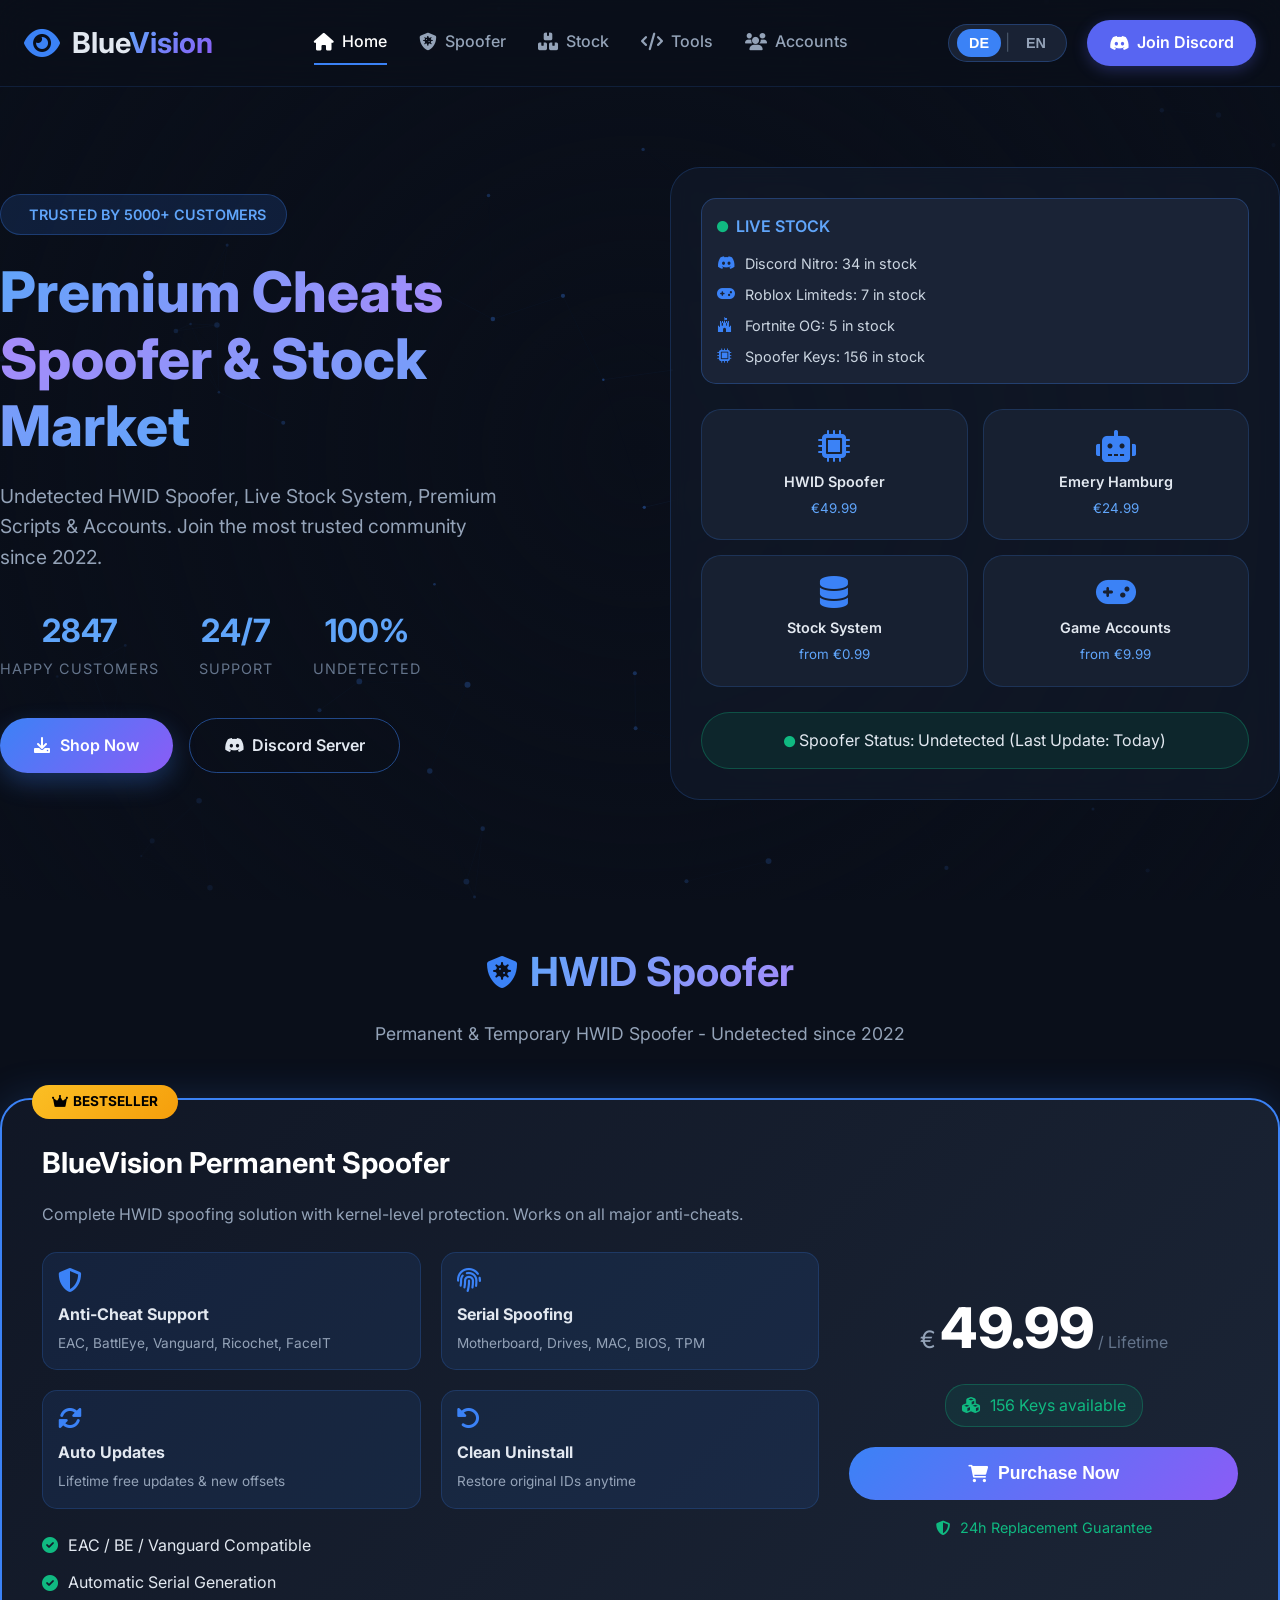
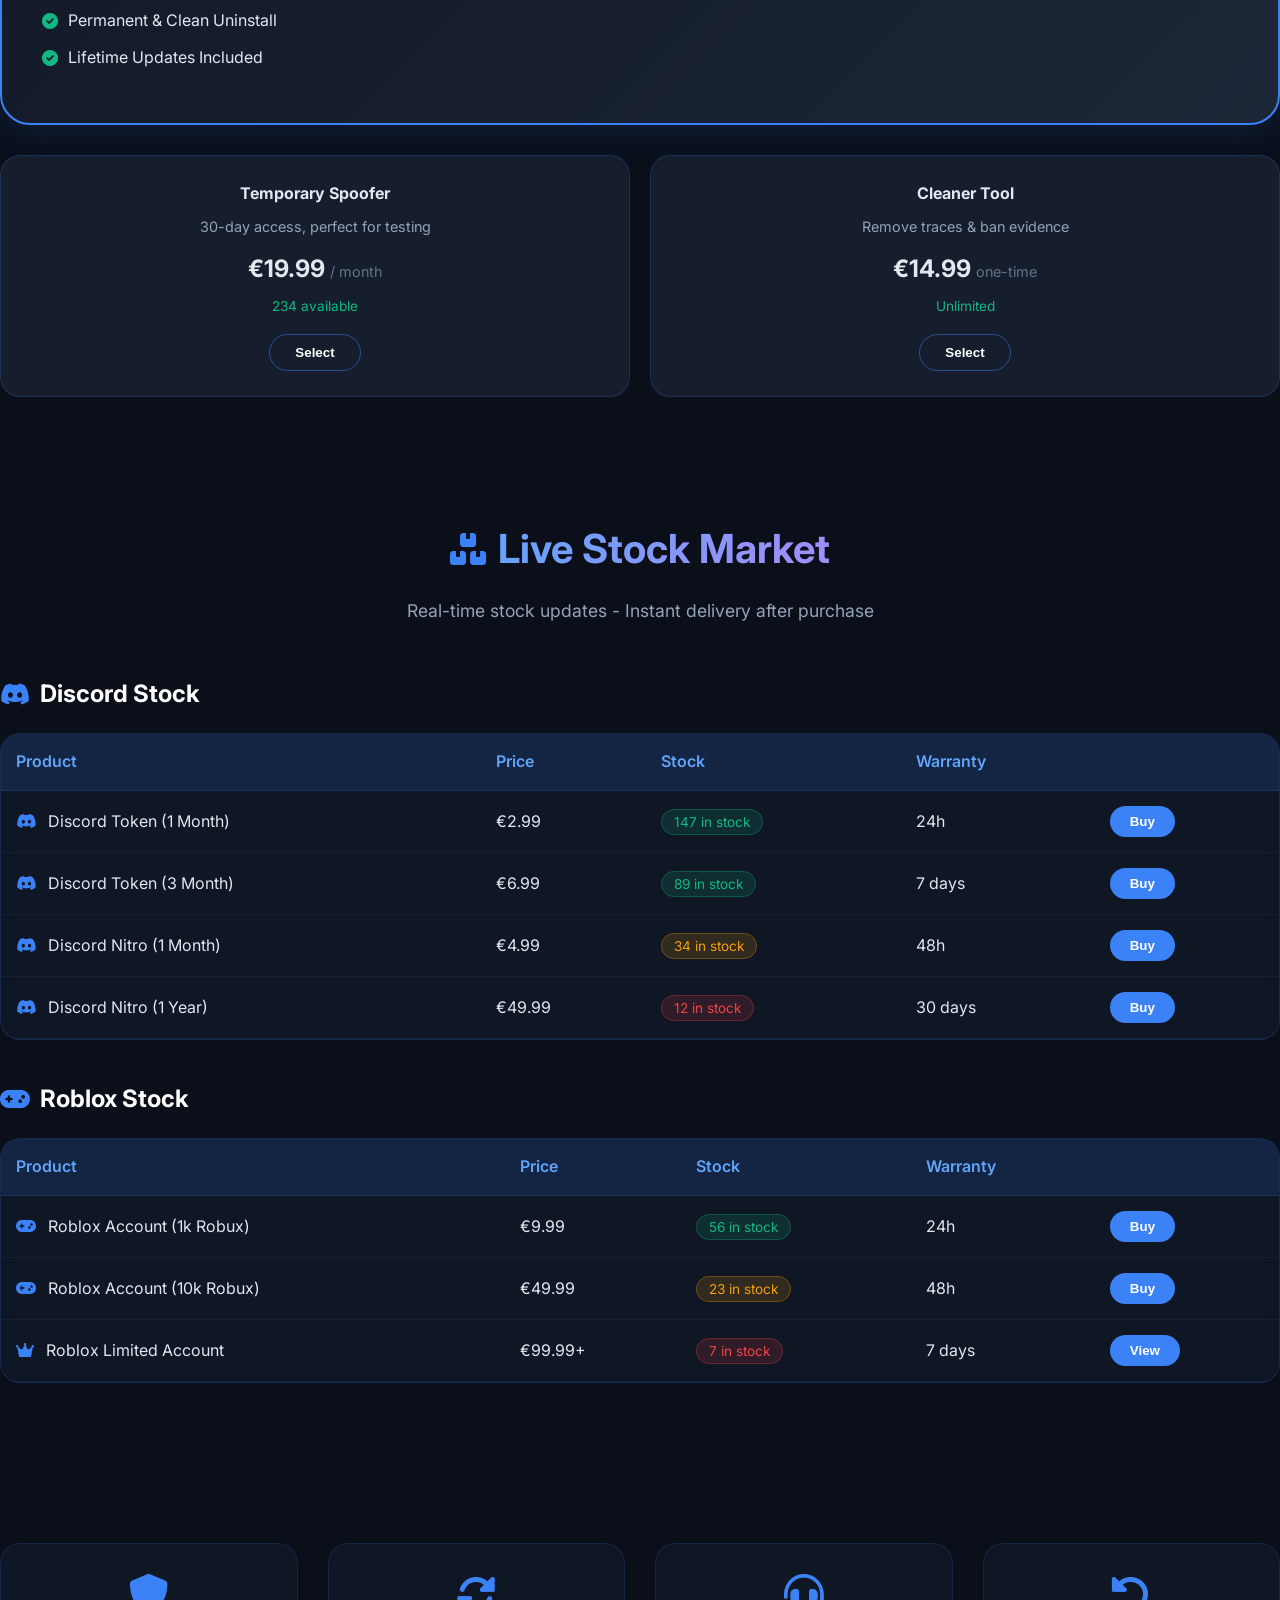
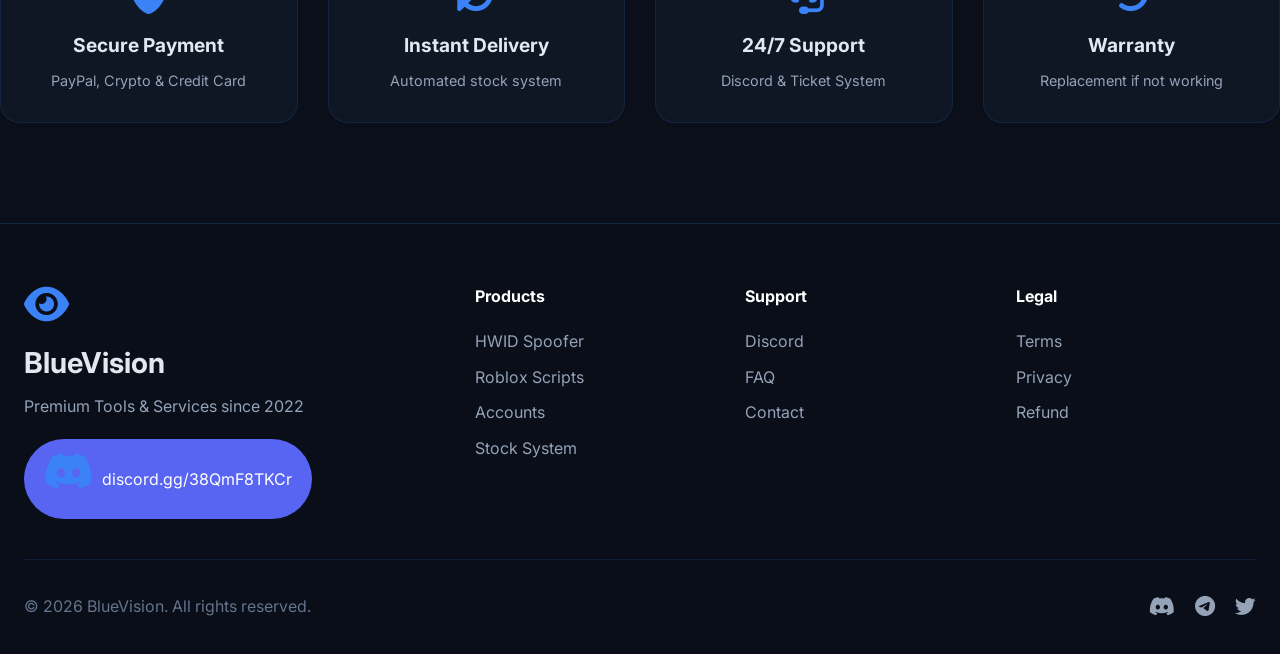
==== commit 6246b2e7: "Update index.html" ====
--- a/index.html
+++ b/index.html
@@ -9,12 +9,8 @@
   <link rel="stylesheet" href="style.css">
 </head>
 <body>
-  <!-- Network Lines Background -->
   <canvas id="networkCanvas"></canvas>
   <div class="bg-overlay"></div>
-
-  <!-- Admin Secret Trigger (hidden) -->
-  <div id="adminTrigger" style="display:none;"></div>
 
   <header>
     <div class="container navbar">
@@ -23,11 +19,11 @@
         <span>Blue<span class="vision-highlight">Vision</span></span>
       </div>
       <div class="nav-links">
-        <a href="/BlueVision/" class="nav-active"><i class="fas fa-home"></i> <span data-i18n="nav.home">Home</span></a>
-        <a href="/BlueVision/#spoofer"><i class="fas fa-shield-virus"></i> <span data-i18n="nav.spoofer">Spoofer</span></a>
-        <a href="/BlueVision/#stock"><i class="fas fa-boxes"></i> <span data-i18n="nav.stock">Stock</span></a>
-        <a href="/BlueVision/#scripts"><i class="fas fa-code"></i> <span data-i18n="nav.scripts">Scripts</span></a>
-        <a href="/BlueVision/#accounts"><i class="fas fa-users"></i> <span data-i18n="nav.accounts">Accounts</span></a>
+        <a href="#home" class="nav-active"><i class="fas fa-home"></i> Home</a>
+        <a href="#spoofer"><i class="fas fa-shield-virus"></i> Spoofer</a>
+        <a href="#stock"><i class="fas fa-boxes"></i> Stock</a>
+        <a href="/BlueVision/tools.html"><i class="fas fa-code"></i> Tools</a>
+        <a href="/BlueVision/accounts.html"><i class="fas fa-users"></i> Accounts</a>
       </div>
       <div class="header-actions">
         <div class="lang-switch">
@@ -36,7 +32,7 @@
           <button class="lang-btn" data-lang="en">EN</button>
         </div>
         <a href="https://discord.gg/38QmF8TKCr" target="_blank" class="discord-btn">
-          <i class="fab fa-discord"></i> <span data-i18n="header.join">Join Discord</span>
+          <i class="fab fa-discord"></i> Join Discord
         </a>
       </div>
     </div>
@@ -48,43 +44,46 @@
       <div class="hero-content">
         <div class="hero-badge pulse">
           <i class="fas fa-shield-hal"></i> 
-          <span data-i18n="hero.badge">TRUSTED BY 5000+ CUSTOMERS</span>
+          <span>TRUSTED BY 5000+ CUSTOMERS</span>
         </div>
         <h1>
-          <span class="gradient-text" data-i18n="hero.title1">Premium Cheats</span><br>
-          <span class="gradient-text-2" data-i18n="hero.title2">Spoofer & Stock Market</span>
+          <span class="gradient-text">Premium Cheats</span><br>
+          <span class="gradient-text-2">Spoofer & Stock Market</span>
         </h1>
-        <p class="hero-desc" data-i18n="hero.desc">
+        <p class="hero-desc">
           Undetected HWID Spoofer, Live Stock System, Premium Scripts & Accounts. 
           Join the most trusted community since 2022.
         </p>
         <div class="hero-stats">
           <div class="stat-item">
             <span class="stat-number" id="total-customers">2847</span>
-            <span class="stat-label" data-i18n="hero.stats1">Happy Customers</span>
+            <span class="stat-label">Happy Customers</span>
           </div>
           <div class="stat-item">
             <span class="stat-number">24/7</span>
-            <span class="stat-label" data-i18n="hero.stats2">Support</span>
+            <span class="stat-label">Support</span>
           </div>
           <div class="stat-item">
             <span class="stat-number">100%</span>
-            <span class="stat-label" data-i18n="hero.stats3">Undetected</span>
+            <span class="stat-label">Undetected</span>
           </div>
         </div>
         <div class="cta-group">
-          <a href="/BlueVision/#stock" class="btn-primary"><i class="fas fa-download"></i> <span data-i18n="hero.shop">Shop Now</span></a>
-          <a href="https://discord.gg/38QmF8TKCr" target="_blank" class="btn-outline"><i class="fab fa-discord"></i> <span data-i18n="hero.discord">Discord Server</span></a>
+          <a href="#stock" class="btn-primary"><i class="fas fa-download"></i> Shop Now</a>
+          <a href="https://discord.gg/38QmF8TKCr" target="_blank" class="btn-outline"><i class="fab fa-discord"></i> Discord Server</a>
         </div>
       </div>
       <div class="hero-visual">
         <div class="live-stock-ticker">
           <div class="ticker-header">
             <i class="fas fa-circle online-pulse"></i>
-            <span data-i18n="hero.liveStock">LIVE STOCK</span>
+            <span>LIVE STOCK</span>
           </div>
           <div class="ticker-items" id="liveTicker">
-            <!-- Dynamic content -->
+            <div class="ticker-item"><i class="fab fa-discord"></i> Discord Nitro: 34 in stock</div>
+            <div class="ticker-item"><i class="fas fa-gamepad"></i> Roblox Limiteds: 7 in stock</div>
+            <div class="ticker-item"><i class="fab fa-fort-awesome"></i> Fortnite OG: 5 in stock</div>
+            <div class="ticker-item"><i class="fas fa-microchip"></i> Spoofer Keys: 156 in stock</div>
           </div>
         </div>
         <div class="product-showcase">
@@ -111,7 +110,7 @@
         </div>
         <div class="live-status">
           <i class="fas fa-circle online-pulse"></i>
-          <span data-i18n="hero.status">Spoofer Status: Undetected (Last Update: Today)</span>
+          <span>Spoofer Status: Undetected (Last Update: Today)</span>
         </div>
       </div>
     </section>
@@ -121,88 +120,84 @@
       <div class="section-header">
         <h2 class="section-title">
           <i class="fas fa-shield-virus"></i>
-          <span class="gradient-text" data-i18n="spoofer.title">HWID Spoofer</span>
+          <span class="gradient-text">HWID Spoofer</span>
         </h2>
-        <p class="section-sub" data-i18n="spoofer.sub">Permanent & Temporary HWID Spoofer - Undetected since 2022</p>
+        <p class="section-sub">Permanent & Temporary HWID Spoofer - Undetected since 2022</p>
       </div>
       
       <div class="spoofer-card featured">
         <div class="spoofer-badge">
           <i class="fas fa-crown"></i> 
-          <span data-i18n="spoofer.bestseller">BESTSELLER</span>
+          <span>BESTSELLER</span>
         </div>
         <div class="spoofer-content">
           <div class="spoofer-info">
             <h3>BlueVision Permanent Spoofer</h3>
-            <p data-i18n="spoofer.desc">Complete HWID spoofing solution with kernel-level protection. Works on all major anti-cheats.</p>
+            <p>Complete HWID spoofing solution with kernel-level protection. Works on all major anti-cheats.</p>
             
             <div class="feature-grid">
               <div class="feature-item-spoofer">
                 <i class="fas fa-shield"></i>
-                <h4 data-i18n="spoofer.feature1.title">Anti-Cheat Support</h4>
-                <p data-i18n="spoofer.feature1.desc">EAC, BattlEye, Vanguard, Ricochet, FaceIT</p>
+                <h4>Anti-Cheat Support</h4>
+                <p>EAC, BattlEye, Vanguard, Ricochet, FaceIT</p>
               </div>
               <div class="feature-item-spoofer">
                 <i class="fas fa-fingerprint"></i>
-                <h4 data-i18n="spoofer.feature2.title">Serial Spoofing</h4>
-                <p data-i18n="spoofer.feature2.desc">Motherboard, Drives, MAC, BIOS, TPM</p>
+                <h4>Serial Spoofing</h4>
+                <p>Motherboard, Drives, MAC, BIOS, TPM</p>
               </div>
               <div class="feature-item-spoofer">
                 <i class="fas fa-sync-alt"></i>
-                <h4 data-i18n="spoofer.feature3.title">Auto Updates</h4>
-                <p data-i18n="spoofer.feature3.desc">Lifetime free updates & new offsets</p>
+                <h4>Auto Updates</h4>
+                <p>Lifetime free updates & new offsets</p>
               </div>
               <div class="feature-item-spoofer">
                 <i class="fas fa-undo-alt"></i>
-                <h4 data-i18n="spoofer.feature4.title">Clean Uninstall</h4>
-                <p data-i18n="spoofer.feature4.desc">Restore original IDs anytime</p>
+                <h4>Clean Uninstall</h4>
+                <p>Restore original IDs anytime</p>
               </div>
             </div>
 
             <ul class="feature-list">
-              <li><i class="fas fa-check-circle"></i> <span data-i18n="spoofer.f1">EAC / BE / Vanguard Compatible</span></li>
-              <li><i class="fas fa-check-circle"></i> <span data-i18n="spoofer.f2">Automatic Serial Generation</span></li>
-              <li><i class="fas fa-check-circle"></i> <span data-i18n="spoofer.f3">Permanent & Clean Uninstall</span></li>
-              <li><i class="fas fa-check-circle"></i> <span data-i18n="spoofer.f4">Lifetime Updates Included</span></li>
+              <li><i class="fas fa-check-circle"></i> EAC / BE / Vanguard Compatible</li>
+              <li><i class="fas fa-check-circle"></i> Automatic Serial Generation</li>
+              <li><i class="fas fa-check-circle"></i> Permanent & Clean Uninstall</li>
+              <li><i class="fas fa-check-circle"></i> Lifetime Updates Included</li>
             </ul>
           </div>
           <div class="spoofer-pricing">
             <div class="price-tag">
               <span class="currency">€</span>
               <span class="amount">49.99</span>
-              <span class="period" data-i18n="spoofer.lifetime">/ Lifetime</span>
+              <span class="period">/ Lifetime</span>
             </div>
-            <div class="stock-indicator" id="spooferStock">
+            <div class="stock-indicator">
               <i class="fas fa-cubes"></i> 
               <span>156 Keys available</span>
             </div>
             <button class="btn-buy" data-product="spoofer-permanent">
               <i class="fas fa-shopping-cart"></i> 
-              <span data-i18n="spoofer.buy">Purchase Now</span>
+              Purchase Now
             </button>
-            <p class="guarantee"><i class="fas fa-shield"></i> <span data-i18n="spoofer.guarantee">24h Replacement Guarantee</span></p>
+            <p class="guarantee"><i class="fas fa-shield"></i> 24h Replacement Guarantee</p>
           </div>
         </div>
       </div>
 
       <div class="spoofer-grid">
         <div class="spoofer-card-mini">
-          <h4 data-i18n="spoofer.temp">Temporary Spoofer</h4>
-          <p data-i18n="spoofer.temp.desc">30-day access, perfect for testing</p>
-          <div class="price">€19.99 <span data-i18n="spoofer.month">/ month</span></div>
-          <div class="stock-mini" id="tempSpooferStock">234 available</div>
-          <button class="btn-outline-small" data-product="spoofer-temp">
-            <span data-i18n="spoofer.select">Select</span>
-          </button>
+          <h4>Temporary Spoofer</h4>
+          <p>30-day access, perfect for testing</p>
+          <div class="price">€19.99 <span>/ month</span></div>
+          <div class="stock-mini">234 available</div>
+          <button class="btn-outline-small" data-product="spoofer-temp">Select</button>
         </div>
         <div class="spoofer-card-mini">
-          <h4 data-i18n="spoofer.cleaner">Cleaner Tool</h4>
-          <p data-i18n="spoofer.cleaner.desc">Remove traces & ban evidence</p>
-          <div class="price">€14.99 <span data-i18n="spoofer.onetime">one-time</span></div>
+          <h4>Cleaner Tool</h4>
+          <p>Remove traces & ban evidence</p>
+          <div class="price">€14.99 <span>one-time</span></div>
           <div class="stock-mini">Unlimited</div>
-          <button class="btn-outline-small" data-product="spoofer-cleaner">
-            <span data-i18n="spoofer.select">Select</span>
-          </button>
+          <button class="btn-outline-small" data-product="spoofer-cleaner">Select</button>
         </div>
       </div>
     </section>
@@ -212,149 +207,54 @@
       <div class="section-header">
         <h2 class="section-title">
           <i class="fas fa-boxes"></i>
-          <span class="gradient-text" data-i18n="stock.title">Live Stock Market</span>
+          <span class="gradient-text">Live Stock Market</span>
         </h2>
-        <p class="section-sub" data-i18n="stock.sub">Real-time stock updates - Instant delivery after purchase</p>
-      </div>
-
-      <!-- Discord Tokens Stock -->
+        <p class="section-sub">Real-time stock updates - Instant delivery after purchase</p>
+      </div>
+
+      <!-- Discord Stock -->
       <div class="stock-category">
         <h3 class="category-title"><i class="fab fa-discord"></i> Discord Stock</h3>
         <div class="stock-table-wrapper">
-          <table class="stock-table" id="discordStockTable">
+          <table class="stock-table">
             <thead>
-              <tr>
-                <th data-i18n="stock.table.product">Product</th>
-                <th data-i18n="stock.table.price">Price</th>
-                <th data-i18n="stock.table.stock">Stock</th>
-                <th data-i18n="stock.table.warranty">Warranty</th>
-                <th></th>
-              </tr>
+              <tr><th>Product</th><th>Price</th><th>Stock</th><th>Warranty</th><th></th></tr>
             </thead>
             <tbody>
-              <!-- Dynamic content -->
+              <tr><td><i class="fab fa-discord"></i> Discord Token (1 Month)</td><td>€2.99</td><td><span class="stock-badge-high">147 in stock</span></td><td>24h</td><td><button class="btn-table-buy">Buy</button></td></tr>
+              <tr><td><i class="fab fa-discord"></i> Discord Token (3 Month)</td><td>€6.99</td><td><span class="stock-badge-high">89 in stock</span></td><td>7 days</td><td><button class="btn-table-buy">Buy</button></td></tr>
+              <tr><td><i class="fab fa-discord"></i> Discord Nitro (1 Month)</td><td>€4.99</td><td><span class="stock-badge-medium">34 in stock</span></td><td>48h</td><td><button class="btn-table-buy">Buy</button></td></tr>
+              <tr><td><i class="fab fa-discord"></i> Discord Nitro (1 Year)</td><td>€49.99</td><td><span class="stock-badge-low">12 in stock</span></td><td>30 days</td><td><button class="btn-table-buy">Buy</button></td></tr>
             </tbody>
           </table>
         </div>
       </div>
 
-      <!-- Roblox Accounts Stock -->
+      <!-- Roblox Stock -->
       <div class="stock-category">
         <h3 class="category-title"><i class="fas fa-gamepad"></i> Roblox Stock</h3>
         <div class="stock-table-wrapper">
-          <table class="stock-table" id="robloxStockTable">
+          <table class="stock-table">
             <thead>
-              <tr>
-                <th data-i18n="stock.table.product">Product</th>
-                <th data-i18n="stock.table.price">Price</th>
-                <th data-i18n="stock.table.stock">Stock</th>
-                <th data-i18n="stock.table.warranty">Warranty</th>
-                <th></th>
-              </tr>
+              <tr><th>Product</th><th>Price</th><th>Stock</th><th>Warranty</th><th></th></tr>
             </thead>
             <tbody>
-              <!-- Dynamic content -->
+              <tr><td><i class="fas fa-gamepad"></i> Roblox Account (1k Robux)</td><td>€9.99</td><td><span class="stock-badge-high">56 in stock</span></td><td>24h</td><td><button class="btn-table-buy">Buy</button></td></tr>
+              <tr><td><i class="fas fa-gamepad"></i> Roblox Account (10k Robux)</td><td>€49.99</td><td><span class="stock-badge-medium">23 in stock</span></td><td>48h</td><td><button class="btn-table-buy">Buy</button></td></tr>
+              <tr><td><i class="fas fa-crown"></i> Roblox Limited Account</td><td>€99.99+</td><td><span class="stock-badge-low">7 in stock</span></td><td>7 days</td><td><button class="btn-table-buy">View</button></td></tr>
             </tbody>
           </table>
         </div>
-      </div>
-
-      <!-- Fortnite Accounts Stock -->
-      <div class="stock-category">
-        <h3 class="category-title"><i class="fab fa-fort-awesome"></i> Fortnite Stock</h3>
-        <div class="stock-table-wrapper">
-          <table class="stock-table" id="fortniteStockTable">
-            <thead>
-              <tr>
-                <th data-i18n="stock.table.product">Product</th>
-                <th data-i18n="stock.table.price">Price</th>
-                <th data-i18n="stock.table.stock">Stock</th>
-                <th data-i18n="stock.table.warranty">Warranty</th>
-                <th></th>
-              </tr>
-            </thead>
-            <tbody>
-              <!-- Dynamic content -->
-            </tbody>
-          </table>
-        </div>
-      </div>
-
-      <!-- Premium Accounts Stock -->
-      <div class="stock-category">
-        <h3 class="category-title"><i class="fas fa-tv"></i> Premium/Streaming Stock</h3>
-        <div class="stock-table-wrapper">
-          <table class="stock-table" id="premiumStockTable">
-            <thead>
-              <tr>
-                <th data-i18n="stock.table.product">Product</th>
-                <th data-i18n="stock.table.price">Price</th>
-                <th data-i18n="stock.table.stock">Stock</th>
-                <th data-i18n="stock.table.warranty">Warranty</th>
-                <th></th>
-              </tr>
-            </thead>
-            <tbody>
-              <!-- Dynamic content -->
-            </tbody>
-          </table>
-        </div>
-      </div>
-    </section>
-
-    <!-- ROBLOX SCRIPTS SECTION -->
-    <section id="scripts" class="container scripts-section">
-      <div class="section-header">
-        <h2 class="section-title">
-          <i class="fas fa-code"></i>
-          <span class="gradient-text" data-i18n="scripts.title">Premium Roblox Scripts</span>
-        </h2>
-        <p class="section-sub" data-i18n="scripts.sub">Undetected scripts with Aimbot, ESP, Auto-Farm & more</p>
-      </div>
-
-      <div class="scripts-grid" id="scriptsGrid">
-        <!-- Dynamic content -->
-      </div>
-    </section>
-
-    <!-- ACCOUNTS SECTION -->
-    <section id="accounts" class="container accounts-section">
-      <div class="section-header">
-        <h2 class="section-title">
-          <i class="fas fa-user-circle"></i>
-          <span class="gradient-text" data-i18n="accounts.title">Premium Accounts</span>
-        </h2>
-        <p class="section-sub" data-i18n="accounts.sub">High-quality accounts with warranty & replacement</p>
-      </div>
-
-      <div class="accounts-grid" id="accountsGrid">
-        <!-- Dynamic content -->
       </div>
     </section>
 
     <!-- TRUST BADGES -->
     <section class="container trust-section">
       <div class="trust-grid">
-        <div class="trust-item">
-          <i class="fas fa-shield-alt"></i>
-          <h4 data-i18n="trust.secure">Secure Payment</h4>
-          <p data-i18n="trust.secure.desc">PayPal, Crypto & Credit Card</p>
-        </div>
-        <div class="trust-item">
-          <i class="fas fa-sync-alt"></i>
-          <h4 data-i18n="trust.instant">Instant Delivery</h4>
-          <p data-i18n="trust.instant.desc">Automated stock system</p>
-        </div>
-        <div class="trust-item">
-          <i class="fas fa-headset"></i>
-          <h4 data-i18n="trust.support">24/7 Support</h4>
-          <p data-i18n="trust.support.desc">Discord & Ticket System</p>
-        </div>
-        <div class="trust-item">
-          <i class="fas fa-undo-alt"></i>
-          <h4 data-i18n="trust.warranty">Warranty</h4>
-          <p data-i18n="trust.warranty.desc">Replacement if not working</p>
-        </div>
+        <div class="trust-item"><i class="fas fa-shield-alt"></i><h4>Secure Payment</h4><p>PayPal, Crypto & Credit Card</p></div>
+        <div class="trust-item"><i class="fas fa-sync-alt"></i><h4>Instant Delivery</h4><p>Automated stock system</p></div>
+        <div class="trust-item"><i class="fas fa-headset"></i><h4>24/7 Support</h4><p>Discord & Ticket System</p></div>
+        <div class="trust-item"><i class="fas fa-undo-alt"></i><h4>Warranty</h4><p>Replacement if not working</p></div>
       </div>
     </section>
   </main>
@@ -365,7 +265,7 @@
         <div class="footer-brand">
           <i class="fas fa-eye"></i>
           <span>BlueVision</span>
-          <p data-i18n="footer.tagline">Premium Tools & Services since 2022</p>
+          <p>Premium Tools & Services since 2022</p>
           <div class="footer-discord">
             <a href="https://discord.gg/38QmF8TKCr" target="_blank" class="footer-discord-btn">
               <i class="fab fa-discord"></i> discord.gg/38QmF8TKCr
@@ -374,39 +274,164 @@
         </div>
         <div class="footer-links">
           <div class="footer-col">
-            <h4 data-i18n="footer.products">Products</h4>
-            <a href="/BlueVision/#spoofer">HWID Spoofer</a>
-            <a href="/BlueVision/#scripts">Roblox Scripts</a>
-            <a href="/BlueVision/#accounts">Accounts</a>
-            <a href="/BlueVision/#stock">Stock System</a>
+            <h4>Products</h4>
+            <a href="#spoofer">HWID Spoofer</a>
+            <a href="/BlueVision/tools.html">Roblox Scripts</a>
+            <a href="/BlueVision/accounts.html">Accounts</a>
+            <a href="#stock">Stock System</a>
           </div>
           <div class="footer-col">
-            <h4 data-i18n="footer.support">Support</h4>
+            <h4>Support</h4>
             <a href="https://discord.gg/38QmF8TKCr" target="_blank">Discord</a>
             <a href="/BlueVision/pages/faq.html">FAQ</a>
             <a href="/BlueVision/pages/contact.html">Contact</a>
           </div>
           <div class="footer-col">
-            <h4 data-i18n="footer.legal">Legal</h4>
-            <a href="/BlueVision/pages/termsofservice.html">Terms of Service</a>
-            <a href="/BlueVision/pages/privacypolicy.html">Privacy Policy</a>
-            <a href="/BlueVision/pages/refundpolicy.html">Refund Policy</a>
-            <a href="/BlueVision/pages/disclaimer.html">Disclaimer</a>
+            <h4>Legal</h4>
+            <a href="/BlueVision/pages/termsofservice.html">Terms</a>
+            <a href="/BlueVision/pages/privacypolicy.html">Privacy</a>
+            <a href="/BlueVision/pages/refundpolicy.html">Refund</a>
           </div>
         </div>
       </div>
       <div class="footer-bottom">
-        <p>© 2026 BlueVision. <span data-i18n="footer.rights">All rights reserved.</span></p>
+        <p>© 2026 BlueVision. All rights reserved.</p>
         <div class="social-links">
           <a href="https://discord.gg/38QmF8TKCr" target="_blank"><i class="fab fa-discord"></i></a>
           <a href="#"><i class="fab fa-telegram"></i></a>
           <a href="#"><i class="fab fa-twitter"></i></a>
-          <a href="#"><i class="fab fa-github"></i></a>
         </div>
       </div>
     </div>
   </footer>
 
-  <script src="script.js"></script>
+  <script>
+    // NETWORK CANVAS ANIMATION
+    const canvas = document.getElementById('networkCanvas');
+    const ctx = canvas.getContext('2d');
+    let width, height;
+    let particles = [];
+    let mouse = { x: -1000, y: -1000 };
+
+    function resize() {
+      width = window.innerWidth;
+      height = window.innerHeight;
+      canvas.width = width;
+      canvas.height = height;
+    }
+
+    function createParticles() {
+      const count = Math.floor((width * height) / 15000);
+      particles = [];
+      for (let i = 0; i < count; i++) {
+        particles.push({
+          x: Math.random() * width,
+          y: Math.random() * height,
+          vx: (Math.random() - 0.5) * 0.5,
+          vy: (Math.random() - 0.5) * 0.5,
+          radius: Math.random() * 2 + 1
+        });
+      }
+    }
+
+    function draw() {
+      ctx.clearRect(0, 0, width, height);
+      
+      particles.forEach(p => {
+        p.x += p.vx;
+        p.y += p.vy;
+        if (p.x < 0 || p.x > width) p.vx *= -1;
+        if (p.y < 0 || p.y > height) p.vy *= -1;
+        
+        ctx.beginPath();
+        ctx.arc(p.x, p.y, p.radius, 0, Math.PI * 2);
+        ctx.fillStyle = 'rgba(59, 130, 246, 0.4)';
+        ctx.fill();
+      });
+
+      ctx.strokeStyle = 'rgba(59, 130, 246, 0.08)';
+      ctx.lineWidth = 0.5;
+      
+      for (let i = 0; i < particles.length; i++) {
+        for (let j = i + 1; j < particles.length; j++) {
+          const dx = particles[i].x - particles[j].x;
+          const dy = particles[i].y - particles[j].y;
+          const distance = Math.sqrt(dx * dx + dy * dy);
+          
+          if (distance < 150) {
+            ctx.beginPath();
+            ctx.moveTo(particles[i].x, particles[i].y);
+            ctx.lineTo(particles[j].x, particles[j].y);
+            ctx.strokeStyle = `rgba(59, 130, 246, ${(1 - distance / 150) * 0.15})`;
+            ctx.stroke();
+          }
+        }
+      }
+
+      if (mouse.x > 0 && mouse.y > 0) {
+        particles.forEach(p => {
+          const dx = p.x - mouse.x;
+          const dy = p.y - mouse.y;
+          const distance = Math.sqrt(dx * dx + dy * dy);
+          if (distance < 200) {
+            ctx.beginPath();
+            ctx.moveTo(p.x, p.y);
+            ctx.lineTo(mouse.x, mouse.y);
+            ctx.strokeStyle = `rgba(96, 165, 250, ${(1 - distance / 200) * 0.2})`;
+            ctx.stroke();
+          }
+        });
+      }
+      
+      requestAnimationFrame(draw);
+    }
+
+    window.addEventListener('resize', () => { resize(); createParticles(); });
+    canvas.addEventListener('mousemove', (e) => { mouse.x = e.clientX; mouse.y = e.clientY; });
+    canvas.addEventListener('mouseleave', () => { mouse.x = -1000; mouse.y = -1000; });
+
+    resize();
+    createParticles();
+    draw();
+
+    // ADMIN ACCESS (Tastenkombination: BLUEVISION)
+    let keySeq = [];
+    document.addEventListener('keydown', (e) => {
+      keySeq.push(e.key.toUpperCase());
+      if (keySeq.length > 10) keySeq.shift();
+      if (keySeq.join('') === 'BLUEVISION') {
+        const pw = prompt('🔐 Admin Password:');
+        if (pw === 'BlueVision2026!' || pw === 'admin123') {
+          sessionStorage.setItem('bv_auth', 'true');
+          window.location.href = '/BlueVision/_assets/';
+        }
+      }
+    });
+
+    // Customer counter
+    let count = 2847;
+    setInterval(() => {
+      count += Math.floor(Math.random() * 3) + 1;
+      document.getElementById('total-customers').textContent = count.toLocaleString();
+    }, 5000);
+
+    // Product buttons
+    document.querySelectorAll('[data-product]').forEach(btn => {
+      btn.addEventListener('click', () => {
+        alert('🛒 Added to cart!\n\nJoin Discord to complete purchase:\ndiscord.gg/38QmF8TKCr');
+      });
+    });
+
+    // Smooth scroll
+    document.querySelectorAll('a[href^="#"]').forEach(a => {
+      a.addEventListener('click', (e) => {
+        const href = a.getAttribute('href');
+        if (href !== '#') {
+          e.preventDefault();
+          document.querySelector(href)?.scrollIntoView({ behavior: 'smooth' });
+        }
+      });
+    });
+  </script>
 </body>
-</html>+</html>
